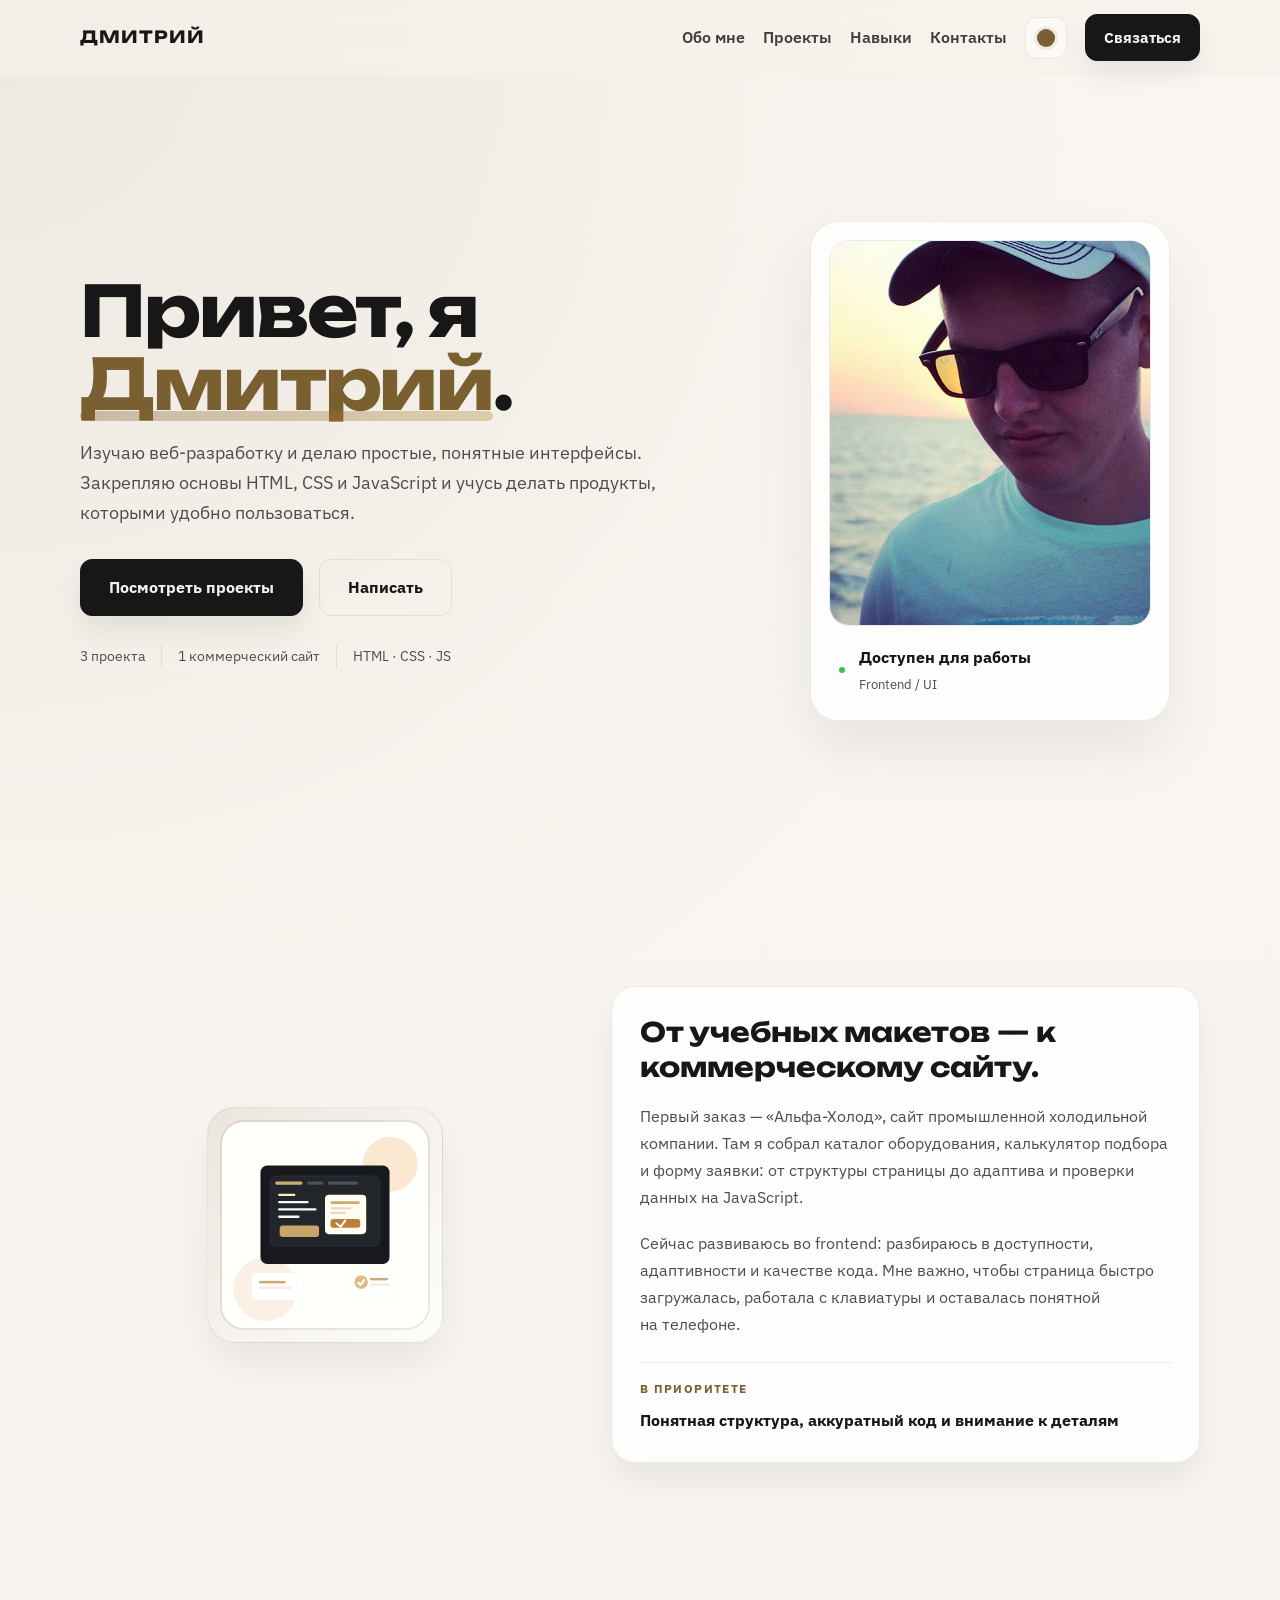
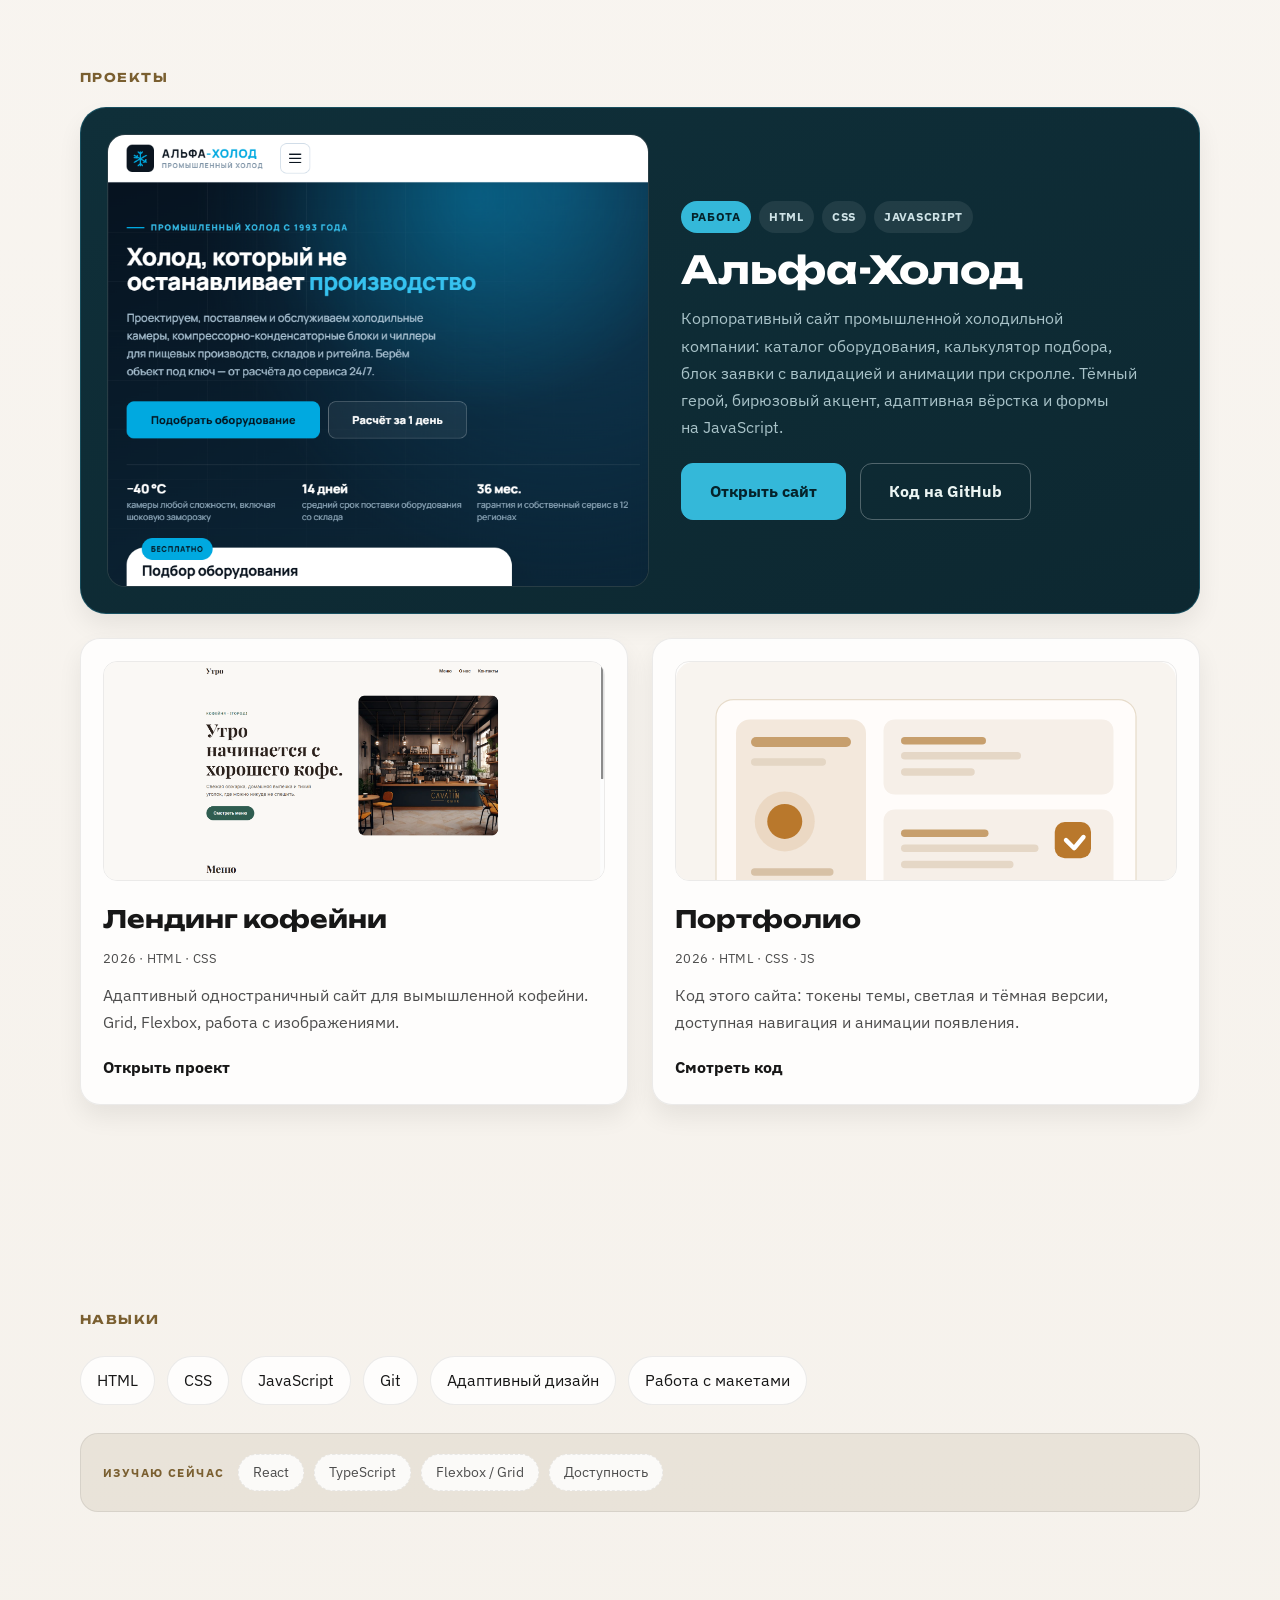
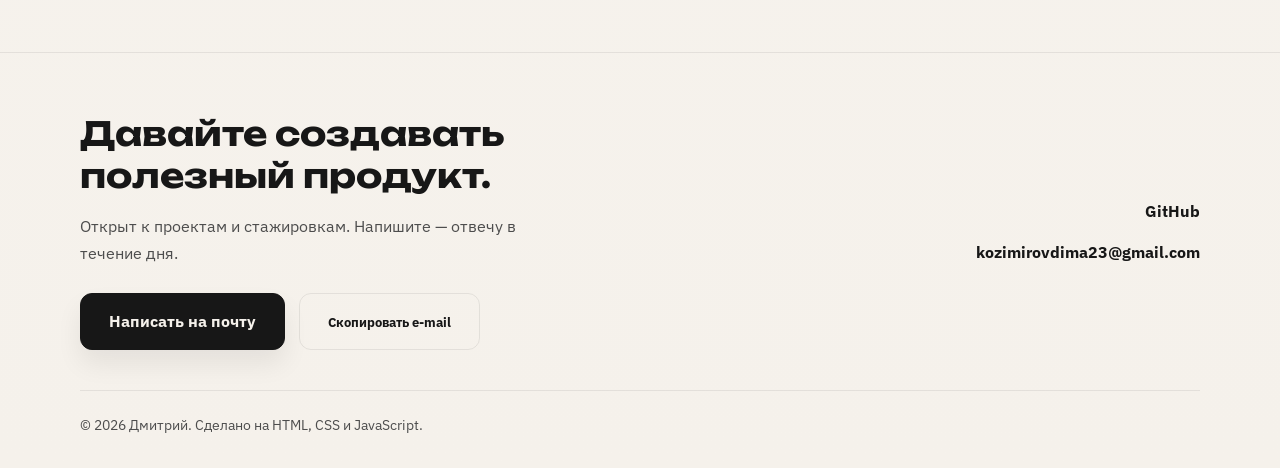
==== index.html @ 971f4aa1 "Portfolio: trust-first projects, industrial featured block, a11y fixes" ====
<!DOCTYPE html>
<html lang="ru">
  <head>
    <meta charset="UTF-8" />
    <meta name="viewport" content="width=device-width, initial-scale=1.0" />
    <title>Дмитрий | Портфолио</title>
    <meta
      name="description"
      content="Портфолио frontend-разработчика Дмитрия. Коммерческий сайт промышленной компании, лендинги и адаптивная вёрстка на HTML, CSS и JavaScript."
    />

    <!-- Open Graph для красивого превью при шаринге -->
    <meta property="og:type" content="website" />
    <meta property="og:title" content="Дмитрий | Портфолио" />
    <meta
      property="og:description"
      content="Frontend-разработчик. Коммерческий сайт промышленной компании, лендинги и адаптивная вёрстка."
    />
    <meta
      property="og:image"
      content="https://kozimirovdima.github.io/portfolio/images/ava.jpg"
    />
    <meta property="og:url" content="https://kozimirovdima.github.io/portfolio/" />
    <meta name="twitter:card" content="summary" />
    <meta name="theme-color" id="theme-color" content="#f5f1eb" />

    <!-- Тема и JS-гейт до отрисовки: без скрипта контент остаётся видимым -->
    <script>
      (function () {
        var root = document.documentElement;
        var stored = null;
        try {
          stored = localStorage.getItem('theme');
        } catch (e) {}
        var theme =
          stored ||
          (window.matchMedia('(prefers-color-scheme: dark)').matches
            ? 'dark'
            : 'light');
        root.setAttribute('data-theme', theme);
        root.classList.add('js');
      })();
    </script>

    <link rel="icon" type="image/svg+xml" href="favicon.svg" />
    <link rel="stylesheet" href="style.css" />
    <link rel="preconnect" href="https://fonts.googleapis.com" />
    <link rel="preconnect" href="https://fonts.gstatic.com" crossorigin />
    <link
      href="https://fonts.googleapis.com/css2?family=IBM+Plex+Sans:wght@400;500;600;700&family=Unbounded:wght@500;600;700&display=swap"
      rel="stylesheet"
    />
  </head>

  <body>
    <a class="skip-link" href="#main-content">Перейти к содержимому</a>

    <!-- полоса прогресса скролла -->
    <div class="scroll-progress" aria-hidden="true"><span></span></div>

    <header class="topbar-wrap">
      <nav class="topbar container" aria-label="Главное меню">
        <a href="#" class="brand">Дмитрий</a>

        <button
          class="menu-toggle"
          type="button"
          aria-expanded="false"
          aria-controls="site-menu"
          aria-label="Открыть меню"
        >
          <span></span>
          <span></span>
          <span></span>
        </button>

        <div class="nav-panel" id="site-menu">
          <div class="nav-links">
            <a href="#about">Обо мне</a>
            <a href="#projects">Проекты</a>
            <a href="#skills">Навыки</a>
            <a href="#contacts">Контакты</a>
          </div>

          <button
            class="theme-toggle"
            type="button"
            aria-label="Включить тёмную тему"
            aria-pressed="false"
            title="Светлая / тёмная тема"
          >
            <span class="theme-icon theme-icon--sun" aria-hidden="true"></span>
            <span class="theme-icon theme-icon--moon" aria-hidden="true"></span>
          </button>

          <a href="#contacts" class="btn btn-small">Связаться</a>
        </div>
      </nav>
    </header>

    <main id="main-content">
      <section class="hero">
        <div class="hero-content container">
          <div class="hero-shell">
            <div class="hero-copy">
              <h1>Привет, я <span class="accent-word">Дмитрий</span>.</h1>
              <p class="lead">
                Изучаю веб-разработку и делаю простые, понятные интерфейсы.
                Закрепляю основы HTML, CSS и JavaScript и учусь делать продукты,
                которыми удобно пользоваться.
              </p>
              <div class="hero-actions">
                <a href="#projects" class="btn">Посмотреть проекты</a>
                <a href="#contacts" class="btn btn-secondary">Написать</a>
              </div>
              <ul class="hero-proof" aria-label="Кратко о проектах">
                <li>3 проекта</li>
                <li>1 коммерческий сайт</li>
                <li>HTML · CSS · JS</li>
              </ul>
            </div>

            <div class="hero-visual" aria-label="Фото автора и карточка статуса">
              <div class="visual-card">
                <img src="images/ava.jpg" alt="Фото Дмитрия в профиль" />
                <div class="visual-meta">
                  <span class="status-dot"></span>
                  <div>
                    <strong>Доступен для работы</strong>
                    <small>Frontend / UI</small>
                  </div>
                </div>
              </div>
            </div>
          </div>
        </div>
      </section>

      <section id="about" class="section container">
        <div class="about-grid">
          <div class="about-photo-wrap reveal">
            <div class="avatar-frame">
              <img
                class="avatar"
                src="images/about-dev.svg"
                alt="Иллюстрация веб-разработки"
              />
            </div>
          </div>
          <div class="about-copy reveal">
            <h2>От учебных макетов — к коммерческому сайту.</h2>
            <p>
              Первый заказ — «Альфа-Холод», сайт промышленной холодильной
              компании. Там я собрал каталог оборудования, калькулятор подбора и
              форму заявки: от структуры страницы до адаптива и проверки данных
              на JavaScript.
            </p>
            <p>
              Сейчас развиваюсь во frontend: разбираюсь в доступности,
              адаптивности и качестве кода. Мне важно, чтобы страница быстро
              загружалась, работала с клавиатуры и оставалась понятной на
              телефоне.
            </p>
            <div class="mini-note">
              <span>В приоритете</span>
              <strong>Понятная структура, аккуратный код и внимание к деталям</strong>
            </div>
          </div>
        </div>
      </section>

      <section id="projects" class="section container">
        <h2 class="section-tag reveal">Проекты</h2>

        <!-- featured-проект -->
        <article class="card card-featured reveal">
          <div class="featured-media">
            <img
              src="images/project-alpa.png"
              alt="Скриншот сайта «Альфа-Холод»"
              loading="lazy"
            />
          </div>
          <div class="featured-body">
            <div class="featured-tags">
              <span class="badge badge-featured">Работа</span>
              <span class="badge">HTML</span>
              <span class="badge">CSS</span>
              <span class="badge">JavaScript</span>
            </div>
            <h3>Альфа-Холод</h3>
            <p>
              Корпоративный сайт промышленной холодильной компании: каталог
              оборудования, калькулятор подбора, блок заявки с валидацией и
              анимации при скролле. Тёмный герой, бирюзовый акцент, адаптивная
              вёрстка и формы на JavaScript.
            </p>
            <div class="featured-actions">
              <a
                href="https://kozimirovdima.github.io/alpa-holod/"
                target="_blank"
                rel="noreferrer"
                class="btn"
                aria-label="Открыть сайт «Альфа-Холод»"
                >Открыть сайт</a
              >
              <a
                href="https://github.com/kozimirovdima/alpa-holod"
                target="_blank"
                rel="noreferrer"
                class="btn btn-secondary"
                aria-label="Код «Альфа-Холод» на GitHub"
                >Код на GitHub</a
              >
            </div>
          </div>
        </article>

        <div class="projects-grid">
          <article class="card reveal">
            <img
              class="project-image"
              src="images/project-cafe.png"
              alt="Скриншот лендинга кофейни «Утро»"
              loading="lazy"
            />
            <h3>Лендинг кофейни</h3>
            <p class="card-meta">2026 · HTML · CSS</p>
            <p>
              Адаптивный одностраничный сайт для вымышленной кофейни. Grid,
              Flexbox, работа с изображениями.
            </p>
            <a
              href="https://kozimirovdima.github.io/portfolio-coffe/"
              target="_blank"
              rel="noreferrer"
              aria-label="Открыть проект «Лендинг кофейни»"
              >Открыть проект</a
            >
          </article>

          <article class="card reveal">
            <img
              class="project-image"
              src="images/project-portfolio.svg"
              alt="Иллюстрация портфолио сайта"
              loading="lazy"
            />
            <h3>Портфолио</h3>
            <p class="card-meta">2026 · HTML · CSS · JS</p>
            <p>
              Код этого сайта: токены темы, светлая и тёмная версии, доступная
              навигация и анимации появления.
            </p>
            <a
              href="https://github.com/kozimirovdima/portfolio"
              target="_blank"
              rel="noreferrer"
              aria-label="Смотреть код этого портфолио на GitHub"
              >Смотреть код</a
            >
          </article>
        </div>
      </section>

      <section id="skills" class="section container">
        <h2 class="section-tag reveal">Навыки</h2>
        <div class="skills reveal">
          <span>HTML</span>
          <span>CSS</span>
          <span>JavaScript</span>
          <span>Git</span>
          <span>Адаптивный дизайн</span>
          <span>Работа с макетами</span>
        </div>
        <div class="learning reveal">
          <span class="learning-label">Изучаю сейчас</span>
          <div class="learning-tags">
            <span>React</span>
            <span>TypeScript</span>
            <span>Flexbox / Grid</span>
            <span>Доступность</span>
          </div>
        </div>
      </section>
    </main>

    <footer id="contacts" class="footer">
      <div class="container footer-inner">
        <div class="footer-copy reveal">
          <h2>Давайте создавать полезный продукт.</h2>
          <p class="footer-sub">
            Открыт к проектам и стажировкам. Напишите — отвечу в течение дня.
          </p>
          <div class="footer-actions">
            <a href="mailto:kozimirovdima23@gmail.com" class="btn">Написать на почту</a>
            <button class="btn btn-secondary copy-email" type="button">
              Скопировать e-mail
            </button>
          </div>
        </div>

        <div class="contact-links reveal">
          <a href="https://github.com/kozimirovdima" target="_blank" rel="noreferrer"
            >GitHub</a
          >
          <a href="mailto:kozimirovdima23@gmail.com">kozimirovdima23@gmail.com</a>
        </div>
      </div>
      <div class="container footer-bottom">
        <span>© 2026 Дмитрий. Сделано на HTML, CSS и JavaScript.</span>
      </div>
    </footer>

    <span class="sr-only" id="copy-status" role="status" aria-live="polite"></span>

    <script>
      // --- Мобильное меню ---
      const menuToggle = document.querySelector('.menu-toggle');
      const navPanel = document.querySelector('.nav-panel');

      if (menuToggle && navPanel) {
        const setMenu = (open) => {
          navPanel.classList.toggle('is-open', open);
          menuToggle.setAttribute('aria-expanded', String(open));
          menuToggle.setAttribute(
            'aria-label',
            open ? 'Закрыть меню' : 'Открыть меню'
          );
        };

        menuToggle.addEventListener('click', () => {
          setMenu(!navPanel.classList.contains('is-open'));
        });

        navPanel.querySelectorAll('a').forEach((link) => {
          link.addEventListener('click', () => setMenu(false));
        });

        document.addEventListener('keydown', (event) => {
          if (event.key === 'Escape' && navPanel.classList.contains('is-open')) {
            setMenu(false);
            menuToggle.focus();
          }
        });

        document.addEventListener('click', (event) => {
          if (
            navPanel.classList.contains('is-open') &&
            !navPanel.contains(event.target) &&
            !menuToggle.contains(event.target)
          ) {
            setMenu(false);
          }
        });

        window.addEventListener('resize', () => {
          if (window.innerWidth > 760) setMenu(false);
        });
      }

      // --- Прогресс скролла + тень шапки ---
      const progress = document.querySelector('.scroll-progress span');
      const topbar = document.querySelector('.topbar-wrap');

      const onScroll = () => {
        const h = document.documentElement;
        const max = h.scrollHeight - h.clientHeight;
        if (progress) {
          progress.style.transform = `scaleX(${max > 0 ? h.scrollTop / max : 0})`;
        }
        if (topbar) topbar.classList.toggle('scrolled', h.scrollTop > 8);
      };
      document.addEventListener('scroll', onScroll, { passive: true });
      onScroll();

      // --- Плавное появление секций ---
      const reduceMotion = window.matchMedia('(prefers-reduced-motion: reduce)').matches;
      const revealItems = document.querySelectorAll('.reveal');

      if (reduceMotion || !('IntersectionObserver' in window)) {
        revealItems.forEach((el) => el.classList.add('is-visible'));
      } else {
        const io = new IntersectionObserver(
          (entries) => {
            entries.forEach((entry) => {
              if (entry.isIntersecting) {
                entry.target.classList.add('is-visible');
                io.unobserve(entry.target);
              }
            });
          },
          { threshold: 0.12 }
        );
        revealItems.forEach((el) => io.observe(el));
      }

      // --- Светлая / тёмная тема ---
      const themeToggle = document.querySelector('.theme-toggle');
      const root = document.documentElement;
      const themeColor = document.getElementById('theme-color');

      const applyTheme = (theme) => {
        root.setAttribute('data-theme', theme);
        const dark = theme === 'dark';
        if (themeToggle) {
          themeToggle.setAttribute('aria-pressed', String(dark));
          themeToggle.setAttribute(
            'aria-label',
            dark ? 'Включить светлую тему' : 'Включить тёмную тему'
          );
        }
        if (themeColor) themeColor.setAttribute('content', dark ? '#14110d' : '#f5f1eb');
      };

      applyTheme(root.getAttribute('data-theme') || 'light');

      if (themeToggle) {
        themeToggle.addEventListener('click', () => {
          const next = root.getAttribute('data-theme') === 'dark' ? 'light' : 'dark';
          applyTheme(next);
          try {
            localStorage.setItem('theme', next);
          } catch (e) {}
        });
      }

      // --- Копирование e-mail ---
      const copyBtn = document.querySelector('.copy-email');
      const copyStatus = document.getElementById('copy-status');

      if (copyBtn) {
        copyBtn.addEventListener('click', async () => {
          const email = 'kozimirovdima23@gmail.com';
          try {
            await navigator.clipboard.writeText(email);
            const original = copyBtn.textContent;
            copyBtn.textContent = 'Скопировано!';
            if (copyStatus) copyStatus.textContent = 'Адрес скопирован в буфер обмена';
            setTimeout(() => {
              copyBtn.textContent = original;
            }, 1600);
          } catch (e) {
            window.location.href = 'mailto:' + email;
            if (copyStatus) copyStatus.textContent = 'Не удалось скопировать, открываю почту';
          }
        });
      }
    </script>
  </body>
</html>
---- style.css ----
:root {
  --bg: #f5f1eb;
  --bg-soft: #faf7f3;
  --surface: rgba(255, 255, 255, 0.82);
  --surface-strong: #fffdfb;
  --text: #171717;
  --muted: #4d4d4d;
  --accent: #7a5f30;
  --accent-bright: #b08a3e;
  --accent-contrast: #ffffff;
  --accent-soft: rgba(122, 95, 48, 0.1);
  --line: rgba(23, 23, 23, 0.08);
  --shadow: rgba(17, 17, 17, 0.07);
  --topbar-bg: rgba(245, 241, 235, 0.72);

  --feature-bg: #0d2831;
  --feature-text: #eaf4f2;
  --feature-muted: #a9c3c9;
  --feature-accent: #34b8d9;
}

[data-theme='dark'] {
  --bg: #14110d;
  --bg-soft: #1b1713;
  --surface: rgba(38, 33, 27, 0.7);
  --surface-strong: #221d18;
  --text: #f3efe8;
  --muted: #b3aa9c;
  --accent: #d3ab5c;
  --accent-bright: #e7c67f;
  --accent-contrast: #14110d;
  --accent-soft: rgba(211, 171, 92, 0.12);
  --line: rgba(243, 239, 232, 0.1);
  --shadow: rgba(0, 0, 0, 0.4);
  --topbar-bg: rgba(20, 17, 13, 0.72);
}

* {
  box-sizing: border-box;
  margin: 0;
}

html {
  scroll-behavior: smooth;
}

body {
  font-family: 'IBM Plex Sans', Arial, sans-serif;
  background:
    radial-gradient(circle at top left, var(--accent-soft), transparent 30%),
    linear-gradient(180deg, var(--bg-soft) 0%, var(--bg) 100%);
  color: var(--text);
  line-height: 1.7;
  transition: background 0.4s ease, color 0.4s ease;
}

img {
  max-width: 100%;
  display: block;
}

p {
  text-wrap: pretty;
}

.container {
  width: min(1120px, calc(100% - 40px));
  margin: 0 auto;
}

h1,
h2,
h3,
.brand {
  font-family: 'Unbounded', 'IBM Plex Sans', Arial, sans-serif;
  text-wrap: balance;
}

.skip-link {
  position: absolute;
  left: 16px;
  top: -60px;
  z-index: 300;
  padding: 10px 16px;
  border-radius: 8px;
  background: var(--text);
  color: var(--bg);
  font-weight: 700;
  text-decoration: none;
  transition: top 0.2s ease;
}

.skip-link:focus {
  top: 12px;
}

.sr-only {
  position: absolute;
  width: 1px;
  height: 1px;
  padding: 0;
  margin: -1px;
  overflow: hidden;
  clip: rect(0 0 0 0);
  white-space: nowrap;
  border: 0;
}

/* --- Прогресс скролла --- */
.scroll-progress {
  position: fixed;
  top: 0;
  left: 0;
  right: 0;
  height: 3px;
  z-index: 200;
  background: transparent;
}

.scroll-progress span {
  display: block;
  height: 100%;
  transform: scaleX(0);
  transform-origin: left;
  background: linear-gradient(90deg, var(--accent), var(--accent-bright));
  transition: transform 0.1s linear;
}

/* --- Шапка --- */
.topbar-wrap {
  position: sticky;
  top: 0;
  z-index: 100;
  background: var(--topbar-bg);
  backdrop-filter: blur(14px);
  -webkit-backdrop-filter: blur(14px);
  border-bottom: 1px solid transparent;
  transition: background 0.4s ease, border-color 0.3s ease;
}

.topbar-wrap.scrolled {
  border-bottom-color: var(--line);
}

.topbar {
  display: flex;
  align-items: center;
  justify-content: space-between;
  gap: 20px;
  padding: 14px 0;
}

.brand {
  color: var(--text);
  text-decoration: none;
  font-size: 1.05rem;
  font-weight: 700;
  letter-spacing: 0.06em;
  text-transform: uppercase;
}

.nav-panel {
  display: flex;
  align-items: center;
  gap: 18px;
  margin-left: auto;
}

.nav-links {
  display: flex;
  align-items: center;
  gap: 18px;
}

.nav-links a {
  color: var(--text);
  text-decoration: none;
  font-weight: 600;
  opacity: 0.82;
  transition: color 0.2s ease, opacity 0.2s ease;
}

.nav-links a:hover,
.nav-links a:focus-visible {
  color: var(--accent);
  opacity: 1;
}

/* --- Переключатель темы --- */
.theme-toggle {
  position: relative;
  width: 42px;
  height: 42px;
  border: 1px solid var(--line);
  border-radius: 12px;
  background: rgba(255, 255, 255, 0.6);
  cursor: pointer;
  transition: background 0.25s ease, border-color 0.25s ease;
}

[data-theme='dark'] .theme-toggle {
  background: rgba(255, 255, 255, 0.06);
}

.theme-toggle:hover {
  border-color: var(--accent);
}

.theme-icon {
  position: absolute;
  inset: 0;
  margin: auto;
  width: 18px;
  height: 18px;
  transition: opacity 0.25s ease, transform 0.25s ease;
}

.theme-icon--sun {
  background: var(--accent);
  border-radius: 50%;
  box-shadow: 0 0 0 3px var(--accent-soft);
}

.theme-icon--moon {
  opacity: 0;
  transform: rotate(-40deg) scale(0.6);
  background: transparent;
  box-shadow: inset -5px 3px 0 0 var(--accent);
  border-radius: 50%;
}

[data-theme='dark'] .theme-icon--sun {
  opacity: 0;
  transform: scale(0.6);
}

[data-theme='dark'] .theme-icon--moon {
  opacity: 1;
  transform: rotate(0) scale(1);
}

/* --- Гамбургер --- */
.menu-toggle {
  display: none;
  width: 46px;
  height: 46px;
  border: 1px solid var(--line);
  border-radius: 12px;
  background: rgba(255, 255, 255, 0.7);
  cursor: pointer;
  padding: 10px 11px;
  align-items: center;
  justify-content: center;
  flex-direction: column;
  gap: 5px;
}

[data-theme='dark'] .menu-toggle {
  background: rgba(255, 255, 255, 0.06);
}

.menu-toggle span {
  display: block;
  width: 100%;
  height: 2px;
  background: var(--text);
  border-radius: 999px;
  transition: transform 0.22s ease, opacity 0.22s ease;
}

.menu-toggle[aria-expanded='true'] span:nth-child(1) {
  transform: translateY(7px) rotate(45deg);
}

.menu-toggle[aria-expanded='true'] span:nth-child(2) {
  opacity: 0;
}

.menu-toggle[aria-expanded='true'] span:nth-child(3) {
  transform: translateY(-7px) rotate(-45deg);
}

/* --- Hero --- */
.hero {
  position: relative;
  overflow: hidden;
}

.hero-content {
  min-height: calc(100vh - 90px);
  display: flex;
  justify-content: center;
  align-items: center;
  padding: 40px 0 60px;
}

.hero-shell {
  width: 100%;
  display: grid;
  grid-template-columns: 1.22fr 0.78fr;
  gap: 42px;
  align-items: center;
}

.hero-copy {
  max-width: 620px;
}

.section-tag {
  display: inline-block;
  margin-bottom: 18px;
  color: var(--accent);
  font-size: 0.76rem;
  font-weight: 700;
  letter-spacing: 0.12em;
  text-transform: uppercase;
}

.hero h1 {
  max-width: 620px;
  font-size: clamp(2.7rem, 5.5vw, 4.7rem);
  line-height: 1.04;
  margin-bottom: 18px;
  letter-spacing: -0.03em;
}

.accent-word {
  position: relative;
  color: var(--accent);
  white-space: nowrap;
}

.accent-word::after {
  content: '';
  position: absolute;
  left: 0;
  right: 0;
  bottom: 0.08em;
  height: 0.14em;
  border-radius: 999px;
  background: linear-gradient(90deg, var(--accent), var(--accent-bright));
  opacity: 0.35;
  transform-origin: left;
  animation: underline 1s 0.3s ease both;
}

@keyframes underline {
  from {
    transform: scaleX(0);
  }
  to {
    transform: scaleX(1);
  }
}

.lead {
  max-width: 620px;
  color: var(--muted);
  font-size: 1.11rem;
  margin-bottom: 30px;
}

.hero-actions {
  display: flex;
  flex-wrap: wrap;
  gap: 16px;
}

.hero-proof {
  list-style: none;
  display: flex;
  flex-wrap: wrap;
  margin: 28px 0 0;
  padding: 0;
  color: var(--muted);
  font-size: 0.9rem;
}

.hero-proof li {
  padding: 0 16px;
}

.hero-proof li:first-child {
  padding-left: 0;
}

.hero-proof li + li {
  border-left: 1px solid var(--line);
}

.hero-visual {
  display: flex;
  justify-content: center;
}

.visual-card {
  position: relative;
  width: min(100%, 360px);
  background: var(--surface);
  border: 1px solid var(--line);
  border-radius: 28px;
  padding: 18px;
  box-shadow: 0 30px 60px var(--shadow);
}

.visual-card img {
  width: 100%;
  aspect-ratio: 4 / 4.8;
  object-fit: cover;
  border-radius: 20px;
  border: 1px solid var(--line);
}

.visual-meta {
  display: flex;
  align-items: center;
  gap: 12px;
  padding: 18px 8px 6px;
}

.status-dot {
  display: inline-block;
  width: 10px;
  height: 10px;
  border-radius: 50%;
  background: #3abf5c;
  border: 2px solid var(--surface-strong);
}

.visual-meta strong,
.visual-meta small {
  display: block;
}

.visual-meta small {
  color: var(--muted);
  margin-top: 2px;
}

/* --- Кнопки --- */
.btn {
  display: inline-flex;
  align-items: center;
  justify-content: center;
  padding: 14px 28px;
  background: var(--text);
  color: var(--bg);
  border: 1px solid var(--text);
  border-radius: 12px;
  text-decoration: none;
  font-weight: 700;
  font-family: inherit;
  cursor: pointer;
  transition: background-color 0.25s ease, color 0.25s ease, transform 0.25s ease,
    box-shadow 0.25s ease;
  box-shadow: 0 14px 26px var(--shadow);
}

.btn:hover {
  background: var(--accent);
  border-color: var(--accent);
  color: var(--accent-contrast);
  transform: translateY(-2px);
  box-shadow: 0 18px 30px var(--shadow);
}

.btn:active {
  transform: translateY(0);
}

.btn:focus-visible,
.brand:focus-visible,
.card a:focus-visible,
.contact-links a:focus-visible,
.theme-toggle:focus-visible,
.menu-toggle:focus-visible,
a:focus-visible {
  outline: 2px solid var(--accent);
  outline-offset: 3px;
}

.btn-small {
  padding: 10px 18px;
  font-size: 0.92rem;
}

.btn-secondary {
  background: transparent;
  color: var(--text);
  border: 1px solid var(--line);
  box-shadow: none;
}

.btn-secondary:hover {
  background: var(--surface);
  color: var(--text);
  border-color: var(--accent);
}

/* --- Секции --- */
.section {
  padding: 100px 0;
  scroll-margin-top: 90px;
}

.footer {
  scroll-margin-top: 90px;
}

.about-grid,
.footer-inner {
  display: grid;
  grid-template-columns: 1fr 1.2fr;
  gap: 40px;
  align-items: center;
}

.about-photo-wrap {
  display: flex;
  justify-content: center;
  align-items: center;
}

.avatar-frame {
  position: relative;
  display: inline-flex;
  align-items: center;
  justify-content: center;
  padding: 12px;
  border-radius: 28px;
  background: linear-gradient(135deg, var(--accent-soft), var(--surface));
  border: 1px solid var(--line);
  box-shadow: 0 18px 40px var(--shadow);
}

.avatar {
  width: 210px;
  height: 210px;
  border-radius: 24px;
  object-fit: cover;
  object-position: center top;
  border: 2px solid var(--line);
  filter: saturate(0.82) contrast(1.08) brightness(1.04);
}

.about-copy {
  background: var(--surface);
  border: 1px solid var(--line);
  border-radius: 24px;
  padding: 28px;
  box-shadow: 0 16px 32px var(--shadow);
}

.about-grid h2 {
  font-size: clamp(1.5rem, 2.1vw, 2.05rem);
  line-height: 1.3;
  margin-bottom: 18px;
}

.footer-inner h2 {
  font-size: clamp(1.7rem, 2.6vw, 2.6rem);
  line-height: 1.25;
}

.about-grid p,
.card p,
.footer-sub {
  color: var(--muted);
}

.about-grid p + p {
  margin-top: 18px;
}

.mini-note {
  margin-top: 24px;
  padding-top: 16px;
  border-top: 1px solid var(--line);
}

.mini-note span {
  display: block;
  color: var(--accent);
  font-size: 0.72rem;
  font-weight: 700;
  letter-spacing: 0.12em;
  text-transform: uppercase;
  margin-bottom: 8px;
}

/* --- Проекты --- */
.projects-grid {
  display: grid;
  grid-template-columns: repeat(2, minmax(0, 1fr));
  gap: 24px;
  margin-top: 24px;
}

.card {
  display: flex;
  flex-direction: column;
  height: 100%;
  background: var(--surface);
  border: 1px solid var(--line);
  border-radius: 20px;
  padding: 22px;
  transition: transform 0.25s ease, border-color 0.25s ease, box-shadow 0.25s ease;
  box-shadow: 0 12px 24px var(--shadow);
}

.card:hover {
  transform: translateY(-4px);
  border-color: var(--accent);
  box-shadow: 0 18px 32px var(--shadow);
}

/* вся простая карточка кликабельна */
.card:not(.card-featured) {
  position: relative;
}

.card:not(.card-featured) > a::after {
  content: '';
  position: absolute;
  inset: 0;
  border-radius: 20px;
}

/* featured-карточка: индустриальный тёмный блок */
.card-featured {
  display: grid;
  grid-template-columns: 1.1fr 1fr;
  gap: 32px;
  align-items: center;
  padding: 26px;
  border-radius: 26px;
  background: linear-gradient(160deg, #0f2f39, var(--feature-bg));
  color: var(--feature-text);
  border-color: rgba(52, 184, 217, 0.25);
}

.card-featured:hover {
  transform: translateY(-4px);
  border-color: rgba(52, 184, 217, 0.5);
}

.featured-media {
  overflow: hidden;
  border-radius: 18px;
  background: #0a222b;
  border: 1px solid rgba(255, 255, 255, 0.12);
}

.featured-media img {
  width: 100%;
  height: 100%;
  min-height: 280px;
  object-fit: contain;
  object-position: top;
  transition: transform 0.5s ease;
}

.card-featured:hover .featured-media img {
  transform: scale(1.04);
}

.featured-tags {
  display: flex;
  flex-wrap: wrap;
  gap: 8px;
  margin-bottom: 16px;
}

.card-featured .featured-body h3 {
  font-size: clamp(1.8rem, 3vw, 2.6rem);
  margin-bottom: 14px;
  line-height: 1.1;
  color: #ffffff;
}

.featured-body p {
  color: var(--feature-muted);
  margin-bottom: 22px;
  max-width: 46ch;
}

.card-featured .badge {
  background: rgba(255, 255, 255, 0.08);
  color: #cfe3e7;
}

.card-featured .badge-featured {
  background: var(--feature-accent);
  color: #05222a;
}

.featured-actions {
  display: flex;
  flex-wrap: wrap;
  gap: 14px;
}

.card-featured .btn {
  background: var(--feature-accent);
  border-color: var(--feature-accent);
  color: #05222a;
  box-shadow: none;
}

.card-featured .btn:hover {
  background: #ffffff;
  border-color: #ffffff;
  color: #05222a;
}

.card-featured .btn-secondary {
  background: transparent;
  color: var(--feature-text);
  border-color: rgba(255, 255, 255, 0.28);
}

.card-featured .btn-secondary:hover {
  background: rgba(255, 255, 255, 0.08);
  color: #ffffff;
  border-color: #ffffff;
}

.project-image {
  width: 100%;
  height: 220px;
  object-fit: cover;
  object-position: top;
  border-radius: 14px;
  margin-bottom: 18px;
  display: block;
  border: 1px solid var(--line);
  transition: transform 0.4s ease;
}

.card:not(.card-featured):hover .project-image {
  transform: scale(1.03);
}

.badge {
  display: inline-block;
  align-self: flex-start;
  margin-bottom: 18px;
  padding: 6px 10px;
  border-radius: 999px;
  background: var(--accent-soft);
  color: var(--accent);
  font-size: 0.75rem;
  font-weight: 700;
  letter-spacing: 0.06em;
  text-transform: uppercase;
}

.badge-featured {
  background: var(--accent);
  color: var(--accent-contrast);
}

.featured-tags .badge {
  margin-bottom: 0;
}

.card h3 {
  margin-bottom: 8px;
  font-size: 1.5rem;
  color: var(--text);
}

.card-meta {
  margin-bottom: 12px;
  color: var(--muted);
  font-size: 0.8rem;
  letter-spacing: 0.02em;
}

.card > a {
  display: inline-block;
  margin-top: auto;
  padding-top: 18px;
  color: var(--text);
  font-weight: 700;
  text-decoration: none;
  transition: color 0.2s ease;
}

.card > a:hover {
  color: var(--accent);
}

/* --- Навыки --- */
.skills {
  display: flex;
  flex-wrap: wrap;
  gap: 12px;
  margin-top: 8px;
}

.skills span {
  padding: 10px 16px;
  border: 1px solid var(--line);
  border-radius: 999px;
  background: var(--surface);
  color: var(--text);
}

.learning {
  margin-top: 28px;
  padding: 20px 22px;
  border-radius: 18px;
  background: var(--accent-soft);
  border: 1px solid var(--line);
  display: flex;
  flex-wrap: wrap;
  align-items: center;
  gap: 14px;
}

.learning-label {
  color: var(--accent);
  font-size: 0.74rem;
  font-weight: 700;
  letter-spacing: 0.12em;
  text-transform: uppercase;
}

.learning-tags {
  display: flex;
  flex-wrap: wrap;
  gap: 10px;
}

.learning-tags span {
  padding: 6px 14px;
  border-radius: 999px;
  background: var(--surface);
  border: 1px dashed var(--line);
  color: var(--muted);
  font-size: 0.85rem;
}

/* --- Футер --- */
.footer {
  padding: 60px 0 30px;
  border-top: 1px solid var(--line);
  margin-top: 40px;
}

.footer-inner {
  align-items: center;
}

.footer-sub {
  margin-top: 16px;
  max-width: 46ch;
}

.footer-actions {
  display: flex;
  flex-wrap: wrap;
  gap: 14px;
  margin-top: 26px;
}

.contact-links {
  display: flex;
  flex-direction: column;
  gap: 14px;
  align-items: flex-end;
}

.contact-links a {
  color: var(--text);
  text-decoration: none;
  font-weight: 700;
  transition: color 0.2s ease;
}

.contact-links a:hover {
  color: var(--accent);
}

.footer-bottom {
  margin-top: 40px;
  padding-top: 20px;
  border-top: 1px solid var(--line);
}

.footer-bottom span {
  color: var(--muted);
  font-size: 0.85rem;
}

/* --- Появление при скролле (только при работающем JS) --- */
.js .reveal {
  opacity: 0;
  transform: translateY(24px);
  transition: opacity 0.6s ease, transform 0.6s ease;
}

.js .reveal.is-visible {
  opacity: 1;
  transform: none;
}

@media (prefers-reduced-motion: reduce) {
  * {
    animation: none !important;
    transition: none !important;
  }
  .js .reveal {
    opacity: 1;
    transform: none;
  }
}

/* --- Адаптив --- */
@media (max-width: 900px) {
  .card-featured {
    grid-template-columns: 1fr;
  }
  .featured-media img {
    min-height: 220px;
  }
  .about-grid,
  .footer-inner {
    grid-template-columns: 1fr;
  }
  .contact-links {
    align-items: flex-start;
  }
}

@media (max-width: 760px) {
  .hero-shell,
  .projects-grid {
    grid-template-columns: 1fr;
  }

  .hero-content {
    min-height: auto;
    padding: 40px 0;
  }

  .hero-shell {
    gap: 26px;
  }

  .hero-proof {
    gap: 8px 20px;
    font-size: 0.85rem;
  }

  .hero-proof li {
    padding: 0;
  }

  .hero-proof li + li {
    border-left: 0;
  }

  .menu-toggle {
    display: inline-flex;
  }

  .nav-panel {
    position: fixed;
    top: 72px;
    left: 20px;
    right: 20px;
    z-index: 60;
    display: flex;
    flex-direction: column;
    align-items: stretch;
    gap: 14px;
    padding: 18px 16px;
    background: var(--surface-strong);
    border: 1px solid var(--line);
    border-radius: 18px;
    box-shadow: 0 18px 32px var(--shadow);
    opacity: 0;
    visibility: hidden;
    transform: translateY(-10px);
    transition: opacity 0.2s ease, transform 0.2s ease, visibility 0.2s ease;
    pointer-events: none;
    margin-left: 0;
  }

  .nav-panel.is-open {
    opacity: 1;
    visibility: visible;
    transform: translateY(0);
    pointer-events: auto;
  }

  .nav-links {
    display: flex;
    flex-direction: column;
    align-items: flex-start;
    gap: 10px;
  }

  .topbar .btn-small {
    width: 100%;
    justify-content: center;
  }

  .contact-links {
    align-items: flex-start;
  }

  .section {
    padding: 70px 0;
  }
}
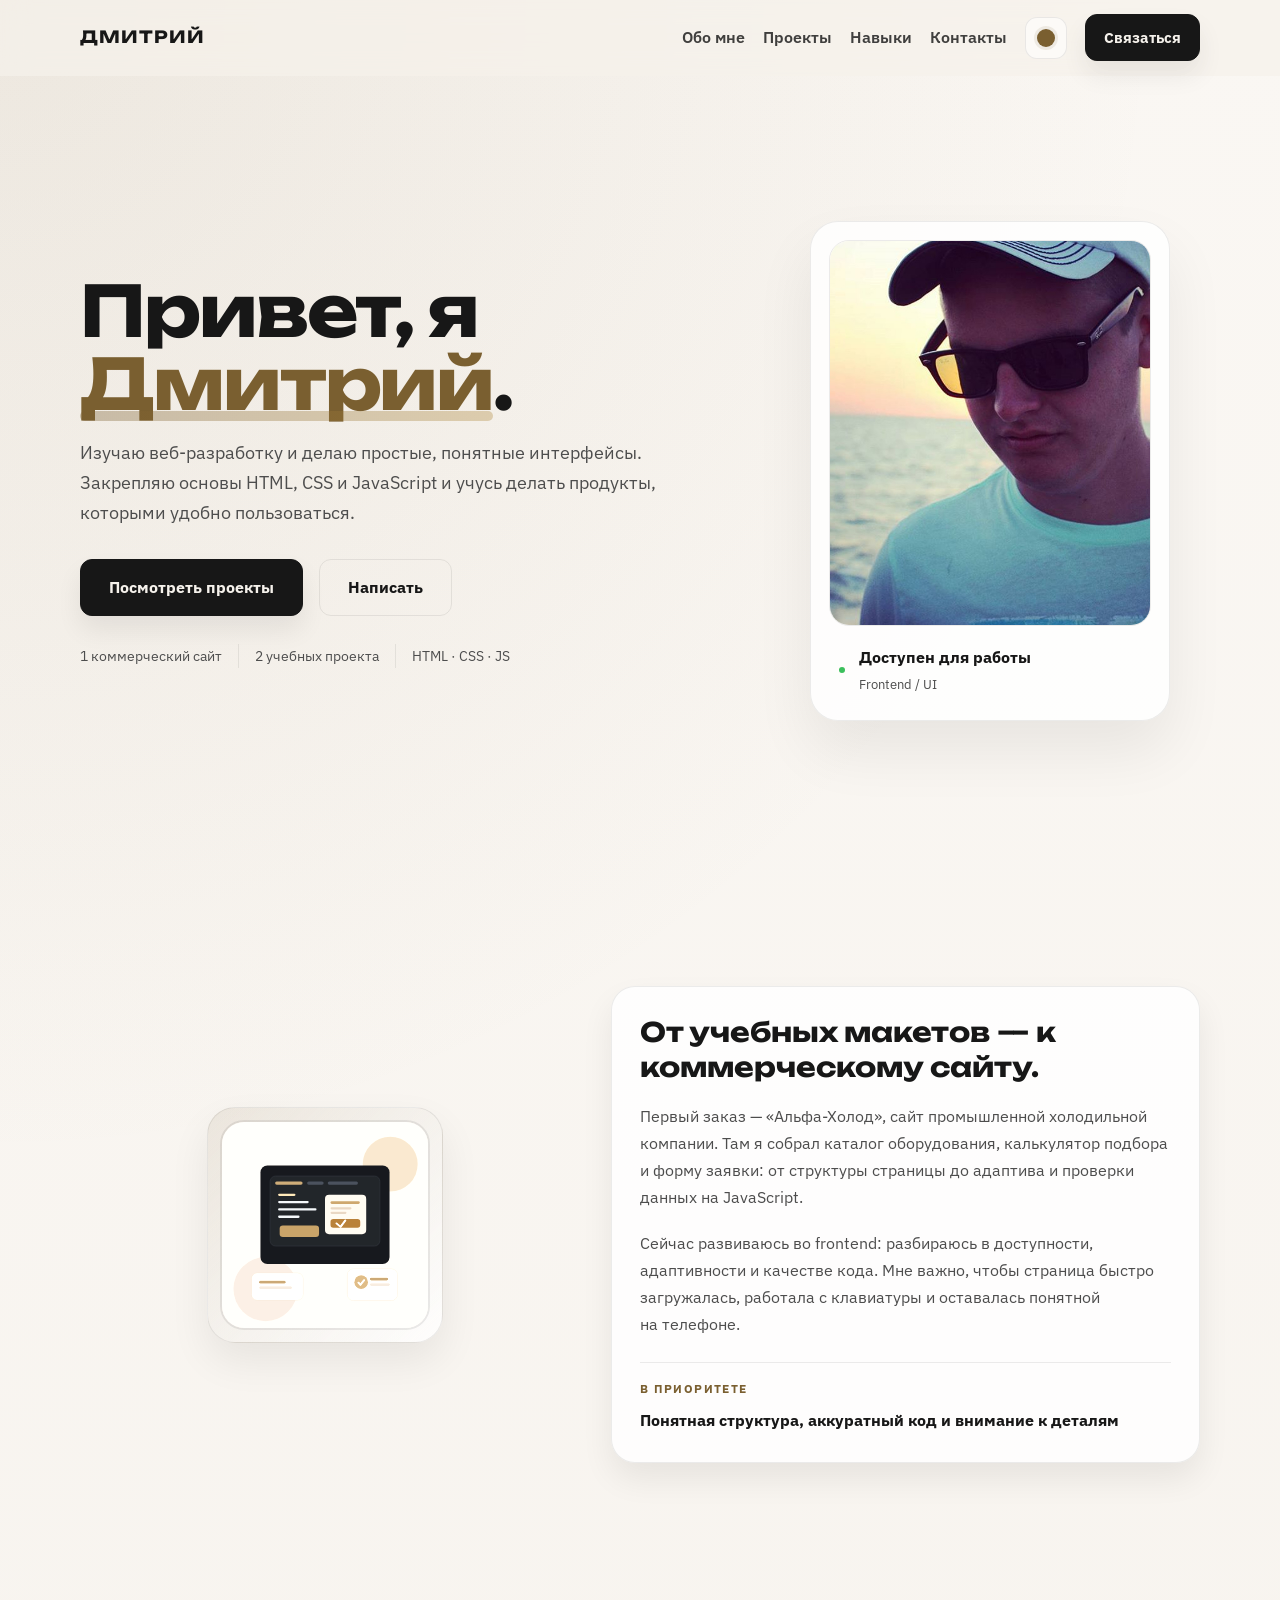
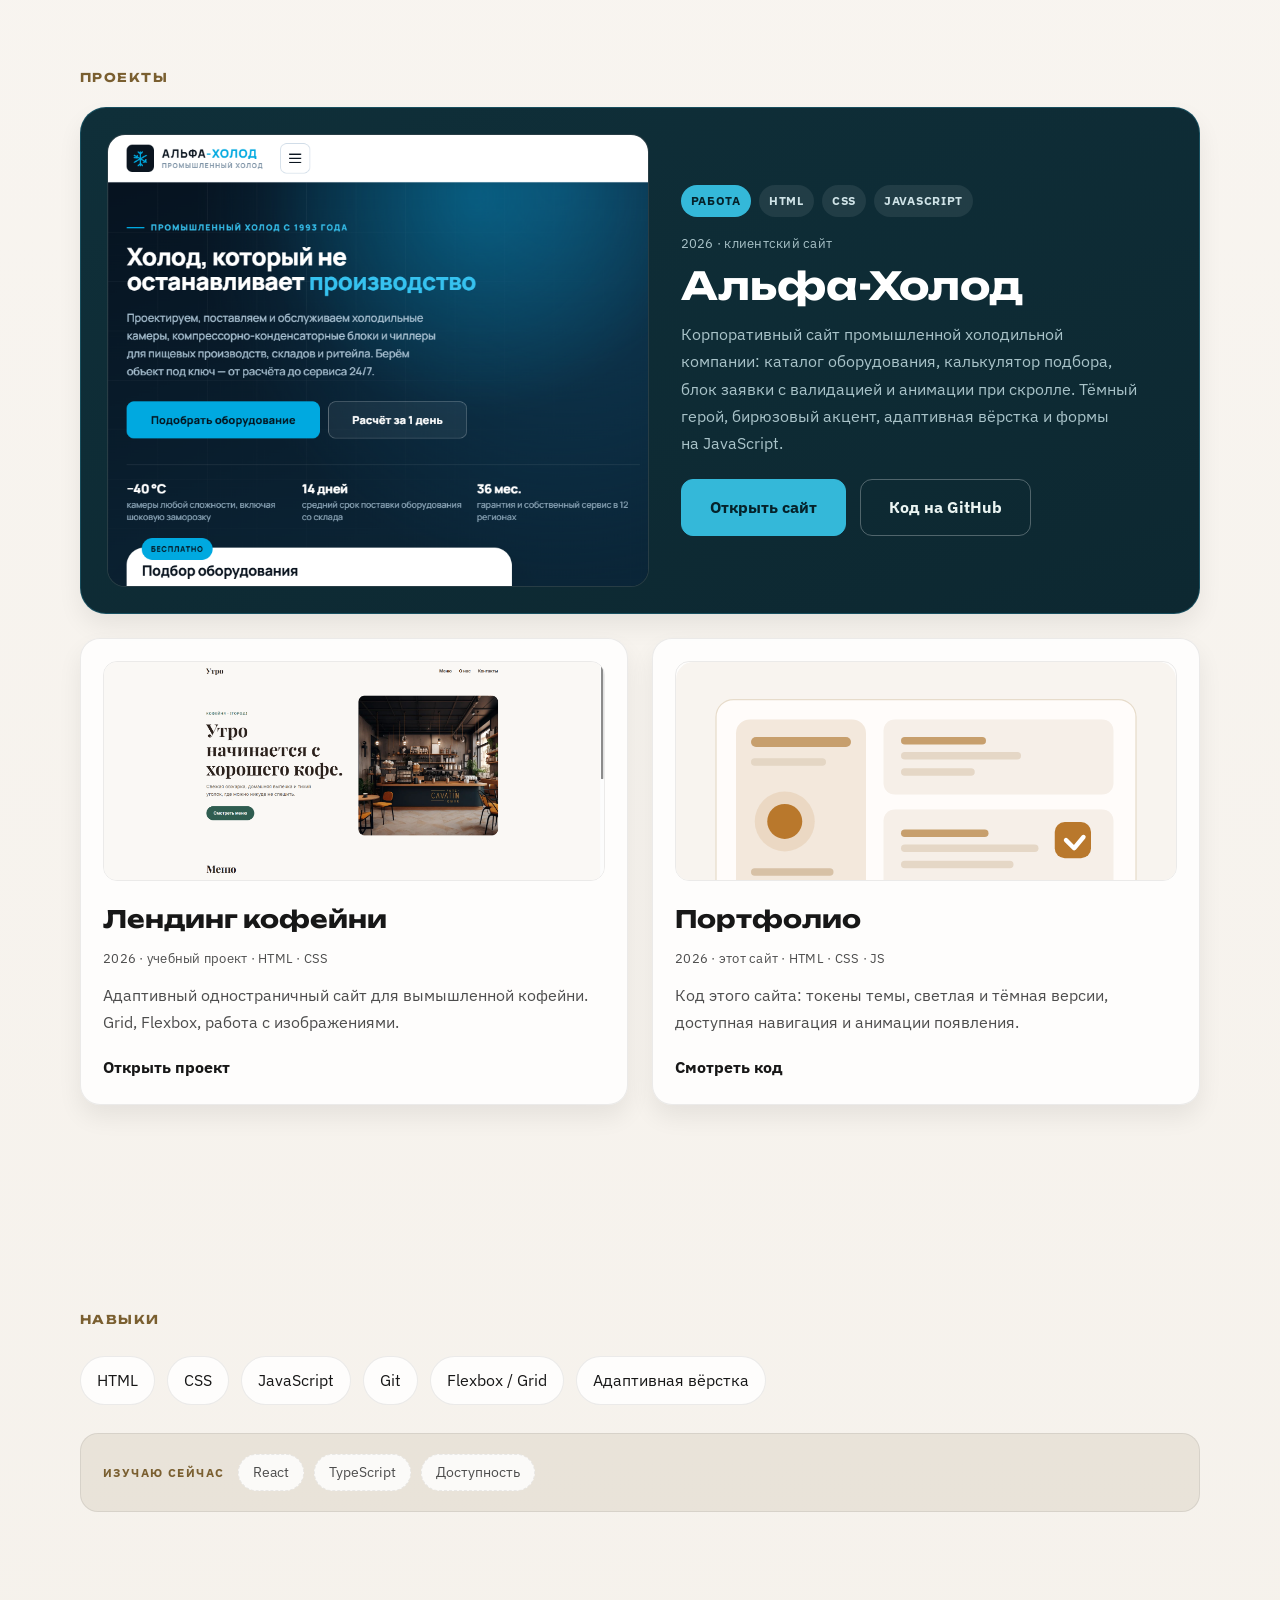
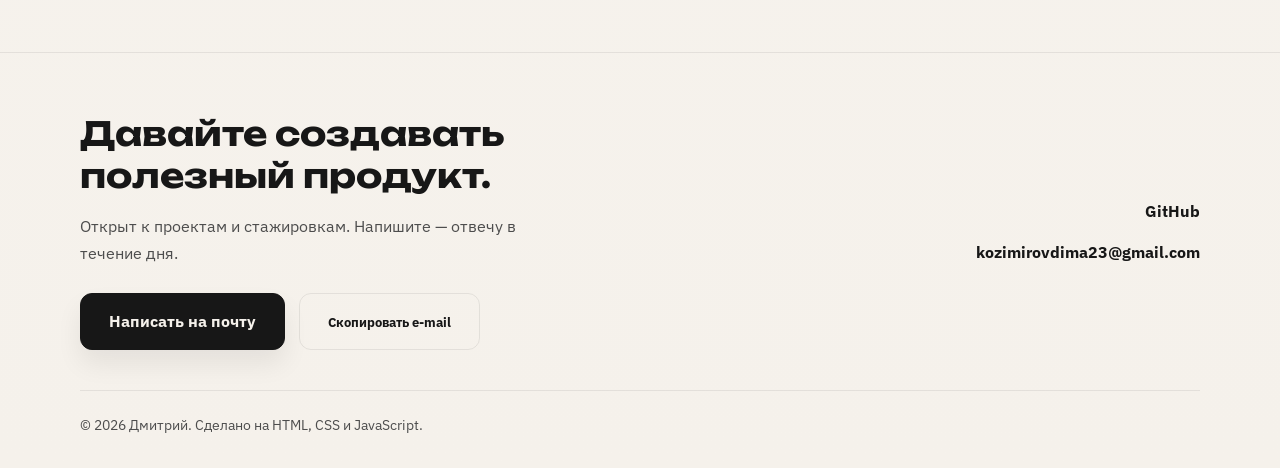
==== commit 8acd4beb: "Portfolio: honest project metadata, skills cleanup, focus and motion fixes" ====
--- a/index.html
+++ b/index.html
@@ -3,7 +3,7 @@
   <head>
     <meta charset="UTF-8" />
     <meta name="viewport" content="width=device-width, initial-scale=1.0" />
-    <title>Дмитрий | Портфолио</title>
+    <title>Дмитрий — frontend-разработчик | Портфолио</title>
     <meta
       name="description"
       content="Портфолио frontend-разработчика Дмитрия. Коммерческий сайт промышленной компании, лендинги и адаптивная вёрстка на HTML, CSS и JavaScript."
@@ -18,7 +18,7 @@
     />
     <meta
       property="og:image"
-      content="https://kozimirovdima.github.io/portfolio/images/ava.jpg"
+      content="https://kozimirovdima.github.io/portfolio/images/project-alpa.png"
     />
     <meta property="og:url" content="https://kozimirovdima.github.io/portfolio/" />
     <meta name="twitter:card" content="summary" />
@@ -60,7 +60,7 @@
 
     <header class="topbar-wrap">
       <nav class="topbar container" aria-label="Главное меню">
-        <a href="#" class="brand">Дмитрий</a>
+        <a href="./" class="brand">Дмитрий</a>
 
         <button
           class="menu-toggle"
@@ -98,7 +98,7 @@
       </nav>
     </header>
 
-    <main id="main-content">
+    <main id="main-content" tabindex="-1">
       <section class="hero">
         <div class="hero-content container">
           <div class="hero-shell">
@@ -113,14 +113,14 @@
                 <a href="#projects" class="btn">Посмотреть проекты</a>
                 <a href="#contacts" class="btn btn-secondary">Написать</a>
               </div>
-              <ul class="hero-proof" aria-label="Кратко о проектах">
-                <li>3 проекта</li>
+              <ul class="hero-proof">
                 <li>1 коммерческий сайт</li>
+                <li>2 учебных проекта</li>
                 <li>HTML · CSS · JS</li>
               </ul>
             </div>
 
-            <div class="hero-visual" aria-label="Фото автора и карточка статуса">
+            <div class="hero-visual">
               <div class="visual-card">
                 <img src="images/ava.jpg" alt="Фото Дмитрия в профиль" />
                 <div class="visual-meta">
@@ -188,6 +188,7 @@
               <span class="badge">CSS</span>
               <span class="badge">JavaScript</span>
             </div>
+            <p class="card-meta">2026 · клиентский сайт</p>
             <h3>Альфа-Холод</h3>
             <p>
               Корпоративный сайт промышленной холодильной компании: каталог
@@ -225,7 +226,7 @@
               loading="lazy"
             />
             <h3>Лендинг кофейни</h3>
-            <p class="card-meta">2026 · HTML · CSS</p>
+            <p class="card-meta">2026 · учебный проект · HTML · CSS</p>
             <p>
               Адаптивный одностраничный сайт для вымышленной кофейни. Grid,
               Flexbox, работа с изображениями.
@@ -247,7 +248,7 @@
               loading="lazy"
             />
             <h3>Портфолио</h3>
-            <p class="card-meta">2026 · HTML · CSS · JS</p>
+            <p class="card-meta">2026 · этот сайт · HTML · CSS · JS</p>
             <p>
               Код этого сайта: токены темы, светлая и тёмная версии, доступная
               навигация и анимации появления.
@@ -270,15 +271,14 @@
           <span>CSS</span>
           <span>JavaScript</span>
           <span>Git</span>
-          <span>Адаптивный дизайн</span>
-          <span>Работа с макетами</span>
+          <span>Flexbox / Grid</span>
+          <span>Адаптивная вёрстка</span>
         </div>
         <div class="learning reveal">
           <span class="learning-label">Изучаю сейчас</span>
           <div class="learning-tags">
             <span>React</span>
             <span>TypeScript</span>
-            <span>Flexbox / Grid</span>
             <span>Доступность</span>
           </div>
         </div>
--- a/style.css
+++ b/style.css
@@ -40,8 +40,10 @@
   margin: 0;
 }
 
-html {
-  scroll-behavior: smooth;
+@media (prefers-reduced-motion: no-preference) {
+  html {
+    scroll-behavior: smooth;
+  }
 }
 
 body {
@@ -626,6 +628,15 @@
   border-radius: 20px;
 }
 
+.card:not(.card-featured):focus-within {
+  outline: 2px solid var(--accent);
+  outline-offset: 3px;
+}
+
+.card:not(.card-featured) > a:focus-visible {
+  outline: none;
+}
+
 /* featured-карточка: индустриальный тёмный блок */
 .card-featured {
   display: grid;
@@ -775,6 +786,11 @@
   color: var(--muted);
   font-size: 0.8rem;
   letter-spacing: 0.02em;
+}
+
+.card-featured .card-meta {
+  margin-bottom: 10px;
+  color: var(--feature-muted);
 }
 
 .card > a {
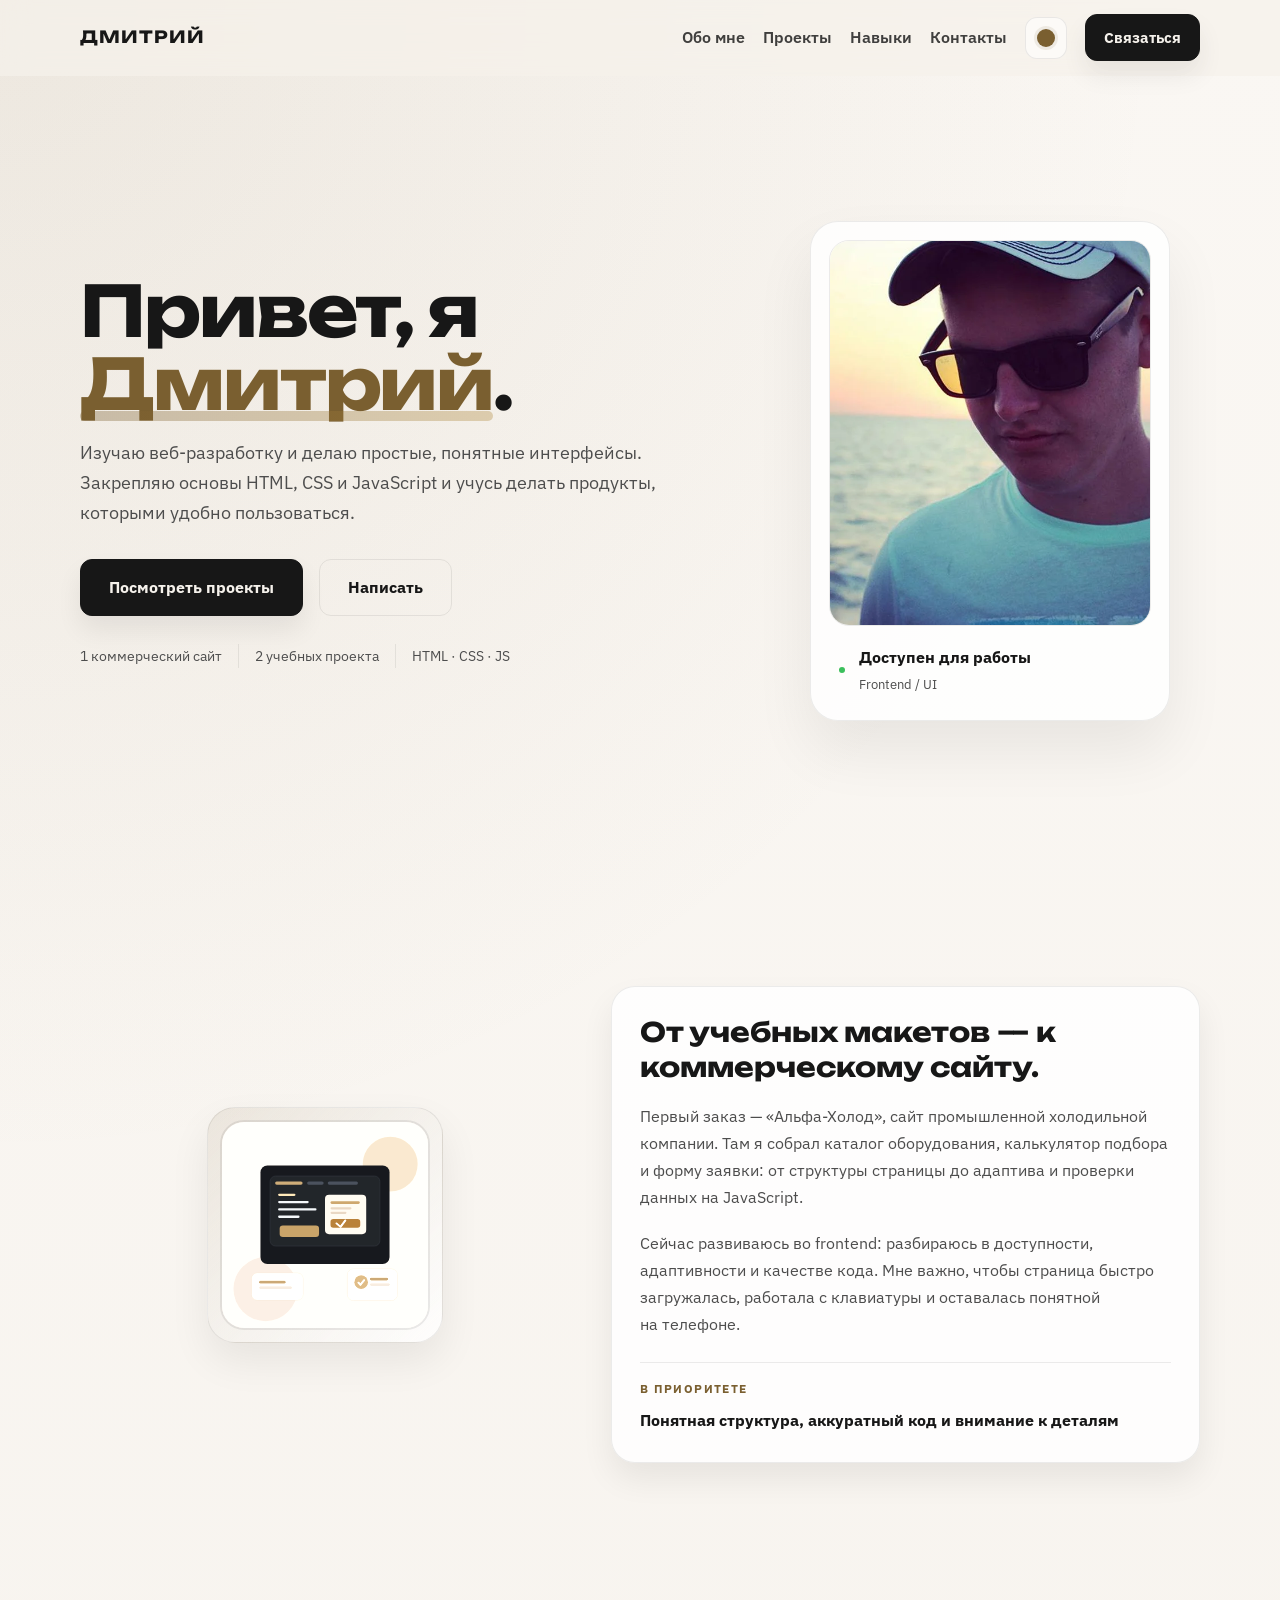
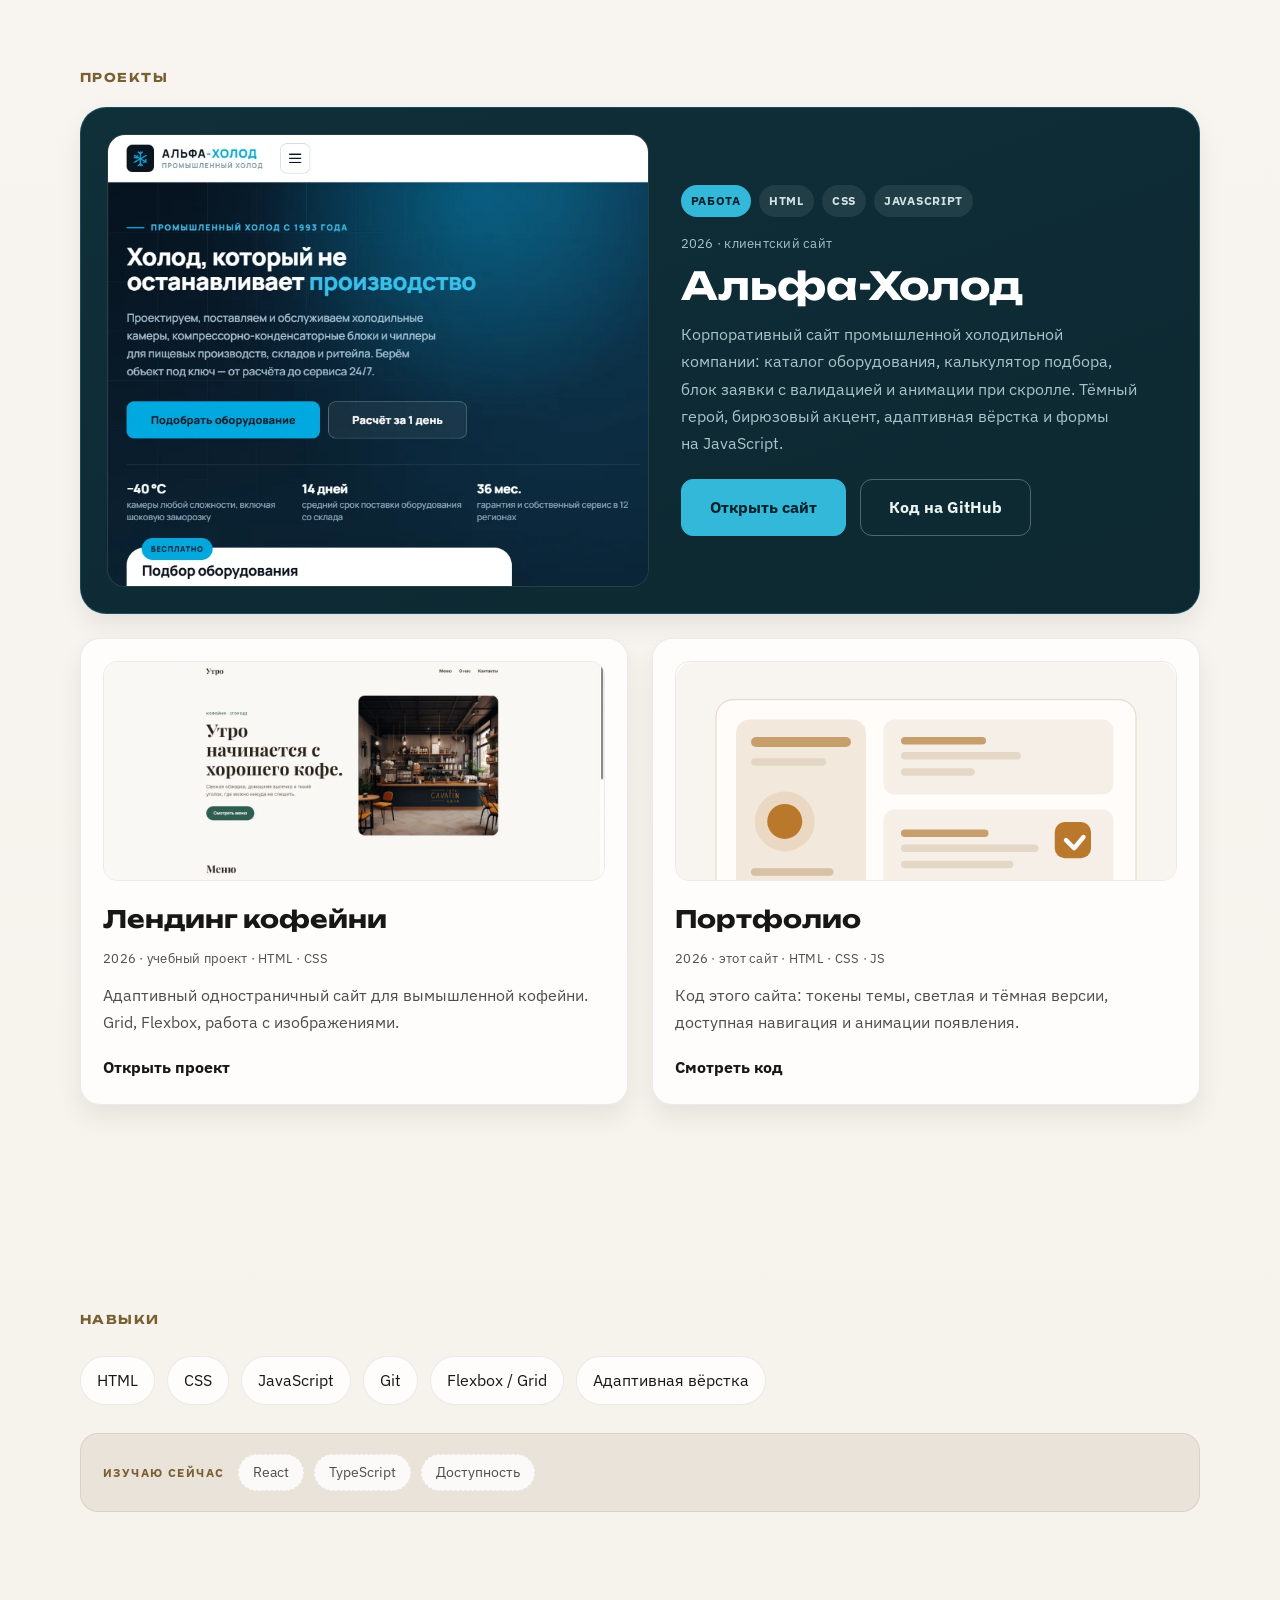
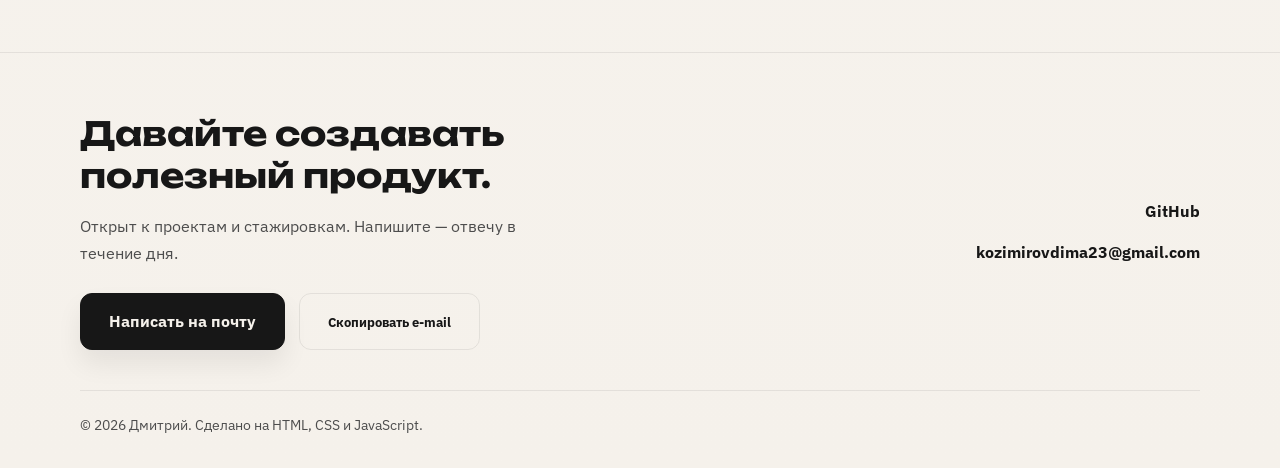
==== commit d5f70ca6: "perf(images): convert photos and project previews to WebP Page weight dropped from ~1.4 MB to ~139 K" ====
--- a/index.html
+++ b/index.html
@@ -122,7 +122,7 @@
 
             <div class="hero-visual">
               <div class="visual-card">
-                <img src="images/ava.jpg" alt="Фото Дмитрия в профиль" />
+                <img src="images/ava.webp" alt="Фото Дмитрия" />
                 <div class="visual-meta">
                   <span class="status-dot"></span>
                   <div>
@@ -176,7 +176,7 @@
         <article class="card card-featured reveal">
           <div class="featured-media">
             <img
-              src="images/project-alpa.png"
+              src="images/project-alpa.webp"
               alt="Скриншот сайта «Альфа-Холод»"
               loading="lazy"
             />
@@ -221,7 +221,7 @@
           <article class="card reveal">
             <img
               class="project-image"
-              src="images/project-cafe.png"
+              src="images/project-cafe.webp"
               alt="Скриншот лендинга кофейни «Утро»"
               loading="lazy"
             />
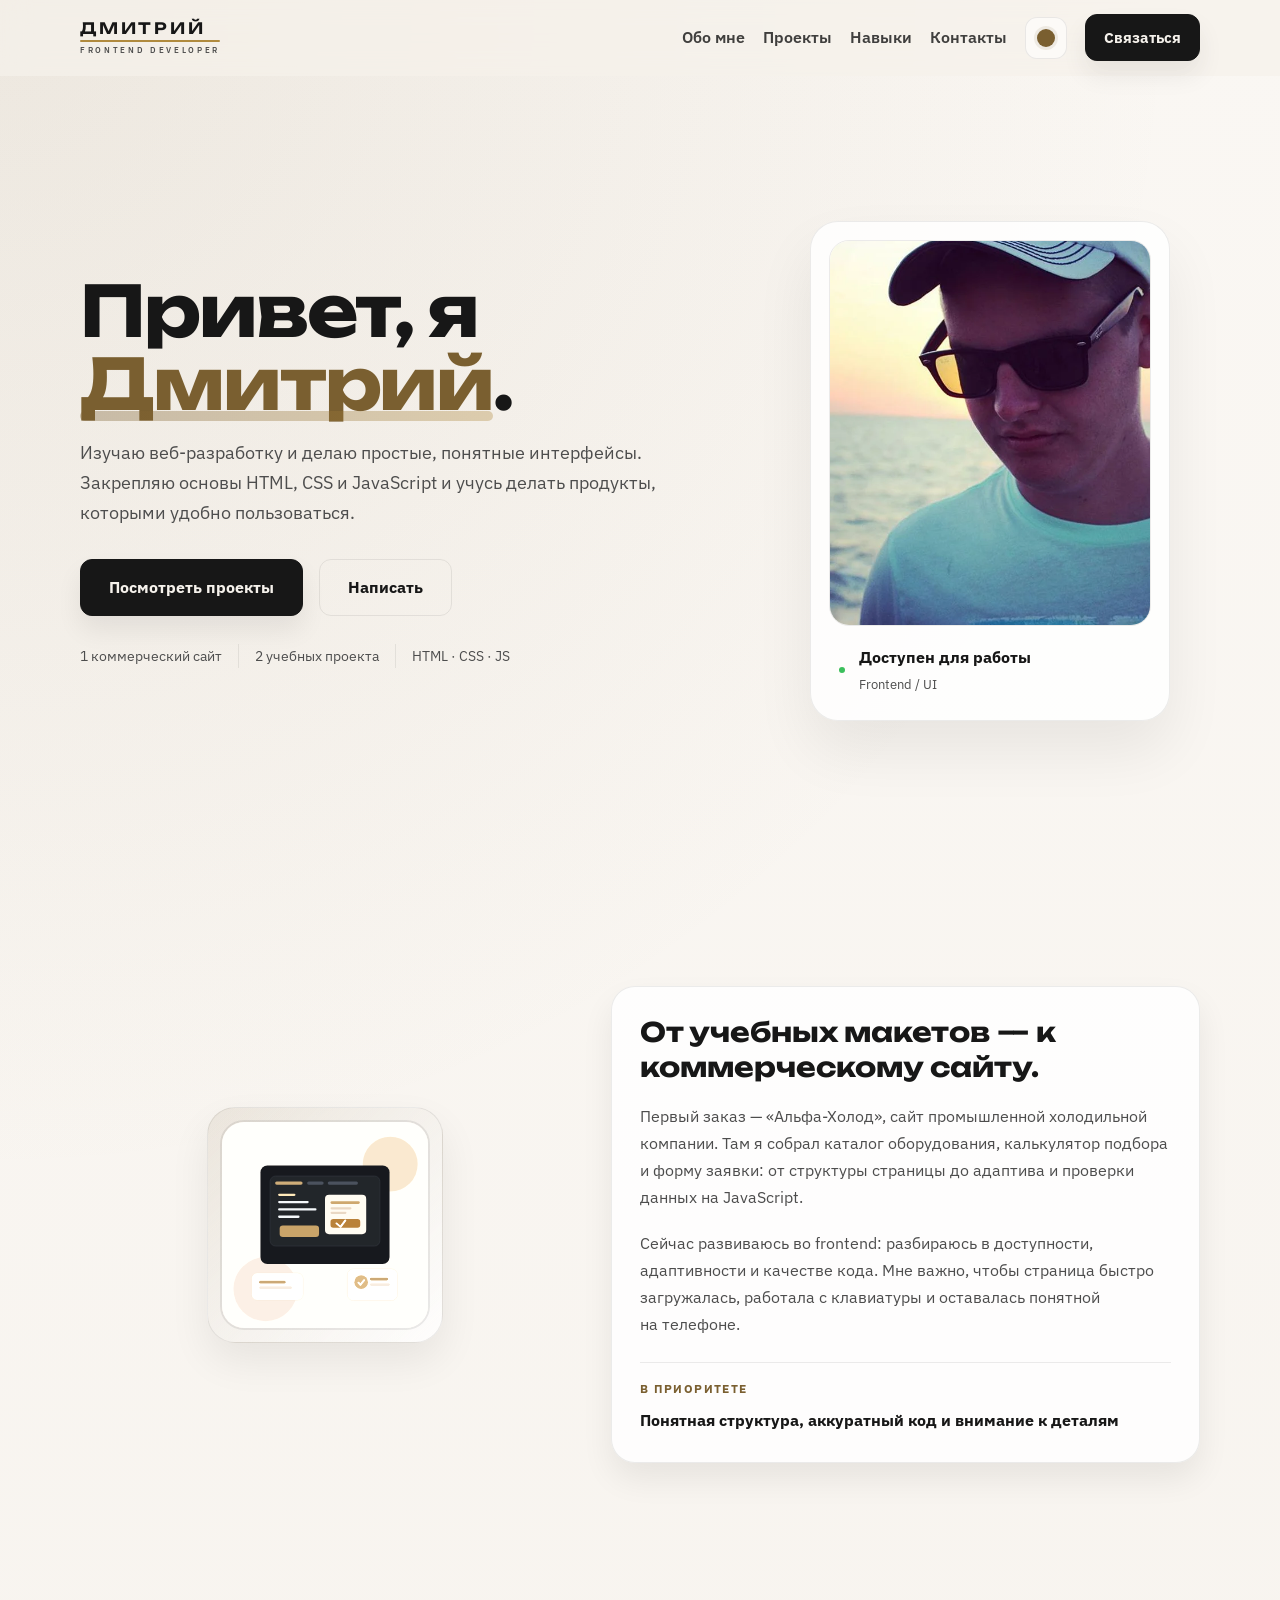
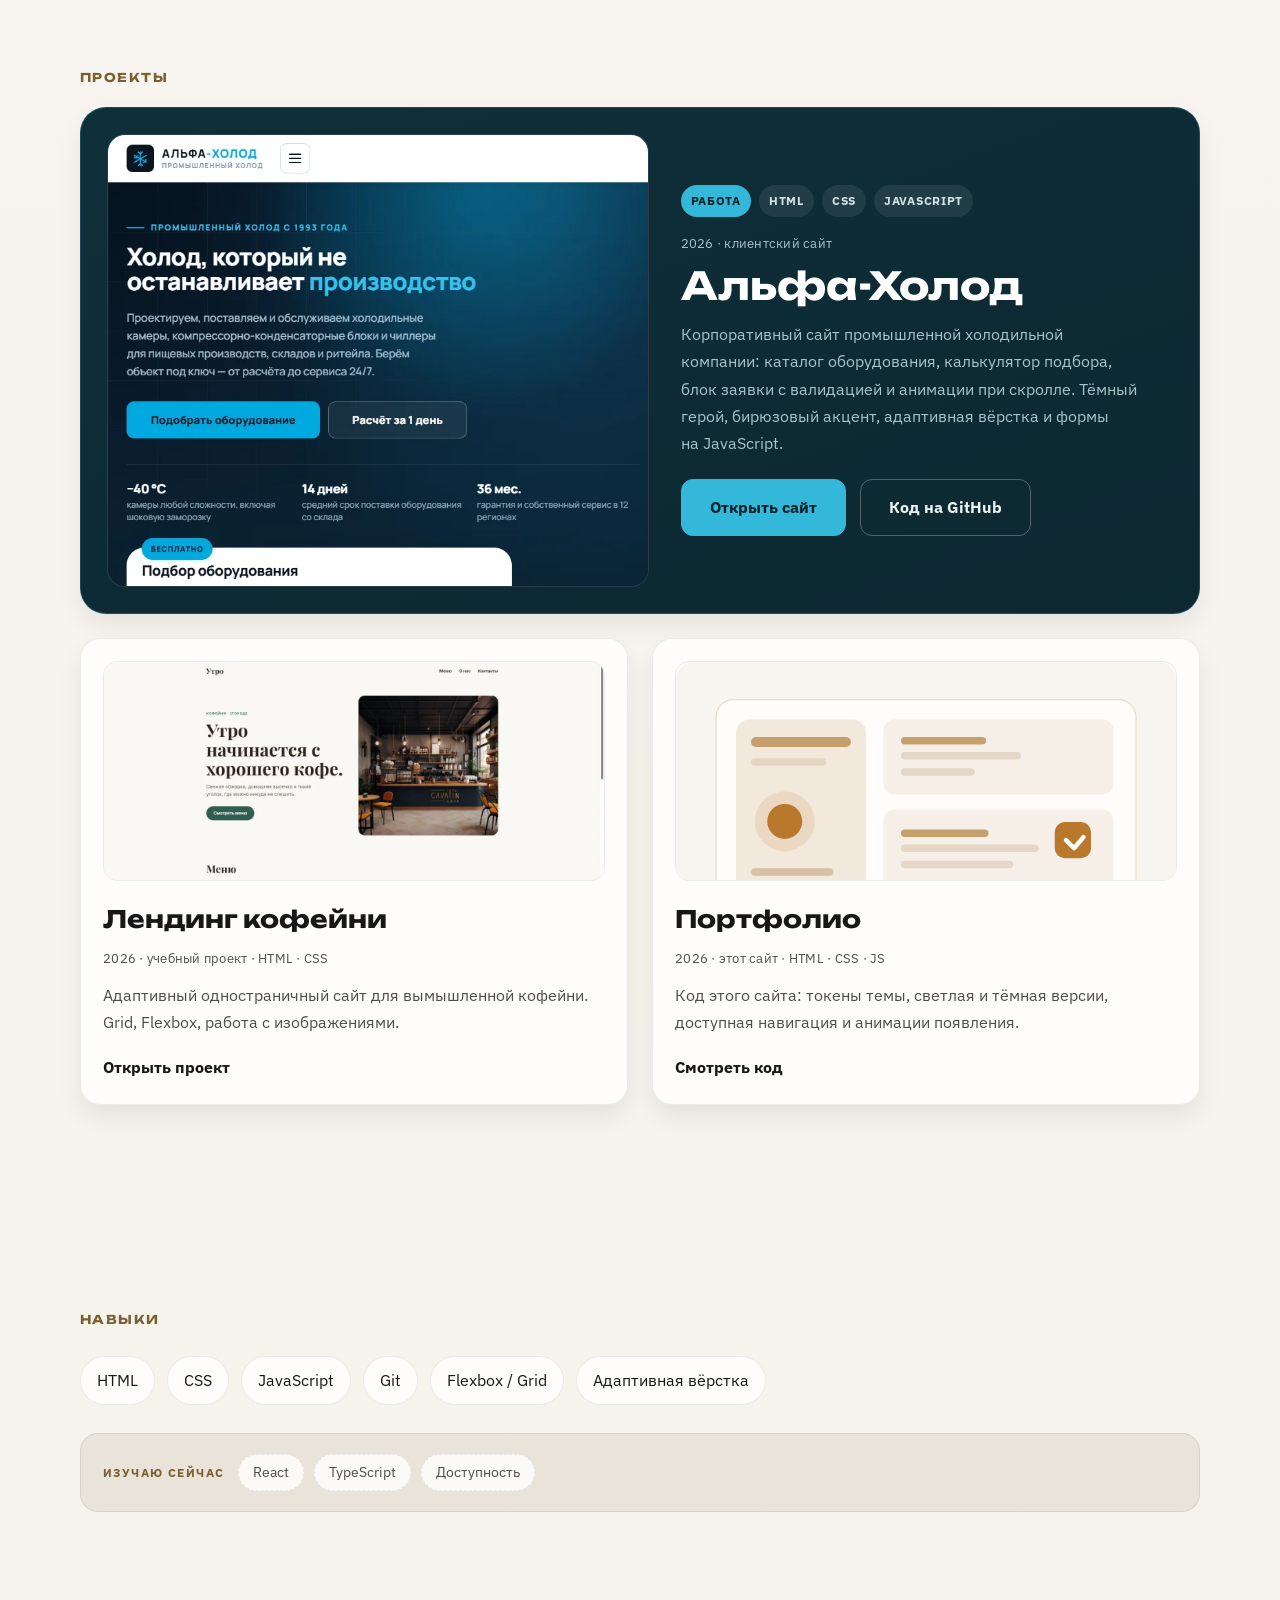
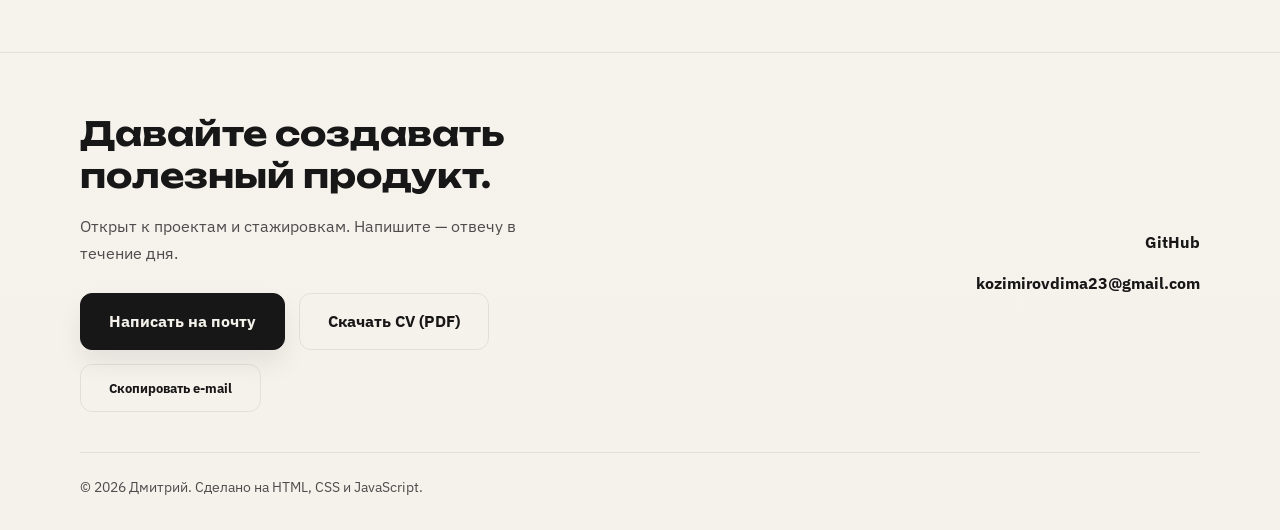
==== commit af303386: "feat(brand): wordmark logo, path-based favicon and downloadable CV - Header brand: ДМИТРИЙ + gold ru" ====
--- a/index.html
+++ b/index.html
@@ -60,7 +60,11 @@
 
     <header class="topbar-wrap">
       <nav class="topbar container" aria-label="Главное меню">
-        <a href="./" class="brand">Дмитрий</a>
+        <a href="./" class="brand" aria-label="Дмитрий — frontend-разработчик, на главную">
+          <span class="brand-name">Дмитрий</span>
+          <span class="brand-rule" aria-hidden="true"></span>
+          <span class="brand-role">Frontend Developer</span>
+        </a>
 
         <button
           class="menu-toggle"
@@ -294,6 +298,12 @@
           </p>
           <div class="footer-actions">
             <a href="mailto:kozimirovdima23@gmail.com" class="btn">Написать на почту</a>
+            <a
+              href="cv/Dmitry-Frontend-CV.pdf"
+              class="btn btn-secondary"
+              download="Dmitry-Frontend-CV.pdf"
+              >Скачать CV (PDF)</a
+            >
             <button class="btn btn-secondary copy-email" type="button">
               Скопировать e-mail
             </button>
--- a/style.css
+++ b/style.css
@@ -153,12 +153,36 @@
 }
 
 .brand {
+  display: inline-flex;
+  flex-direction: column;
+  gap: 4px;
   color: var(--text);
   text-decoration: none;
-  font-size: 1.05rem;
-  font-weight: 700;
-  letter-spacing: 0.06em;
+}
+
+.brand-name {
+  font-size: 0.98rem;
+  font-weight: 600;
+  line-height: 1;
+  letter-spacing: 0.18em;
   text-transform: uppercase;
+}
+
+.brand-rule {
+  width: 100%;
+  height: 2px;
+  border-radius: 1px;
+  background: var(--accent-bright);
+}
+
+.brand-role {
+  font-family: 'IBM Plex Sans', Arial, sans-serif;
+  font-size: 0.52rem;
+  font-weight: 600;
+  line-height: 1;
+  letter-spacing: 0.32em;
+  text-transform: uppercase;
+  color: var(--muted);
 }
 
 .nav-panel {
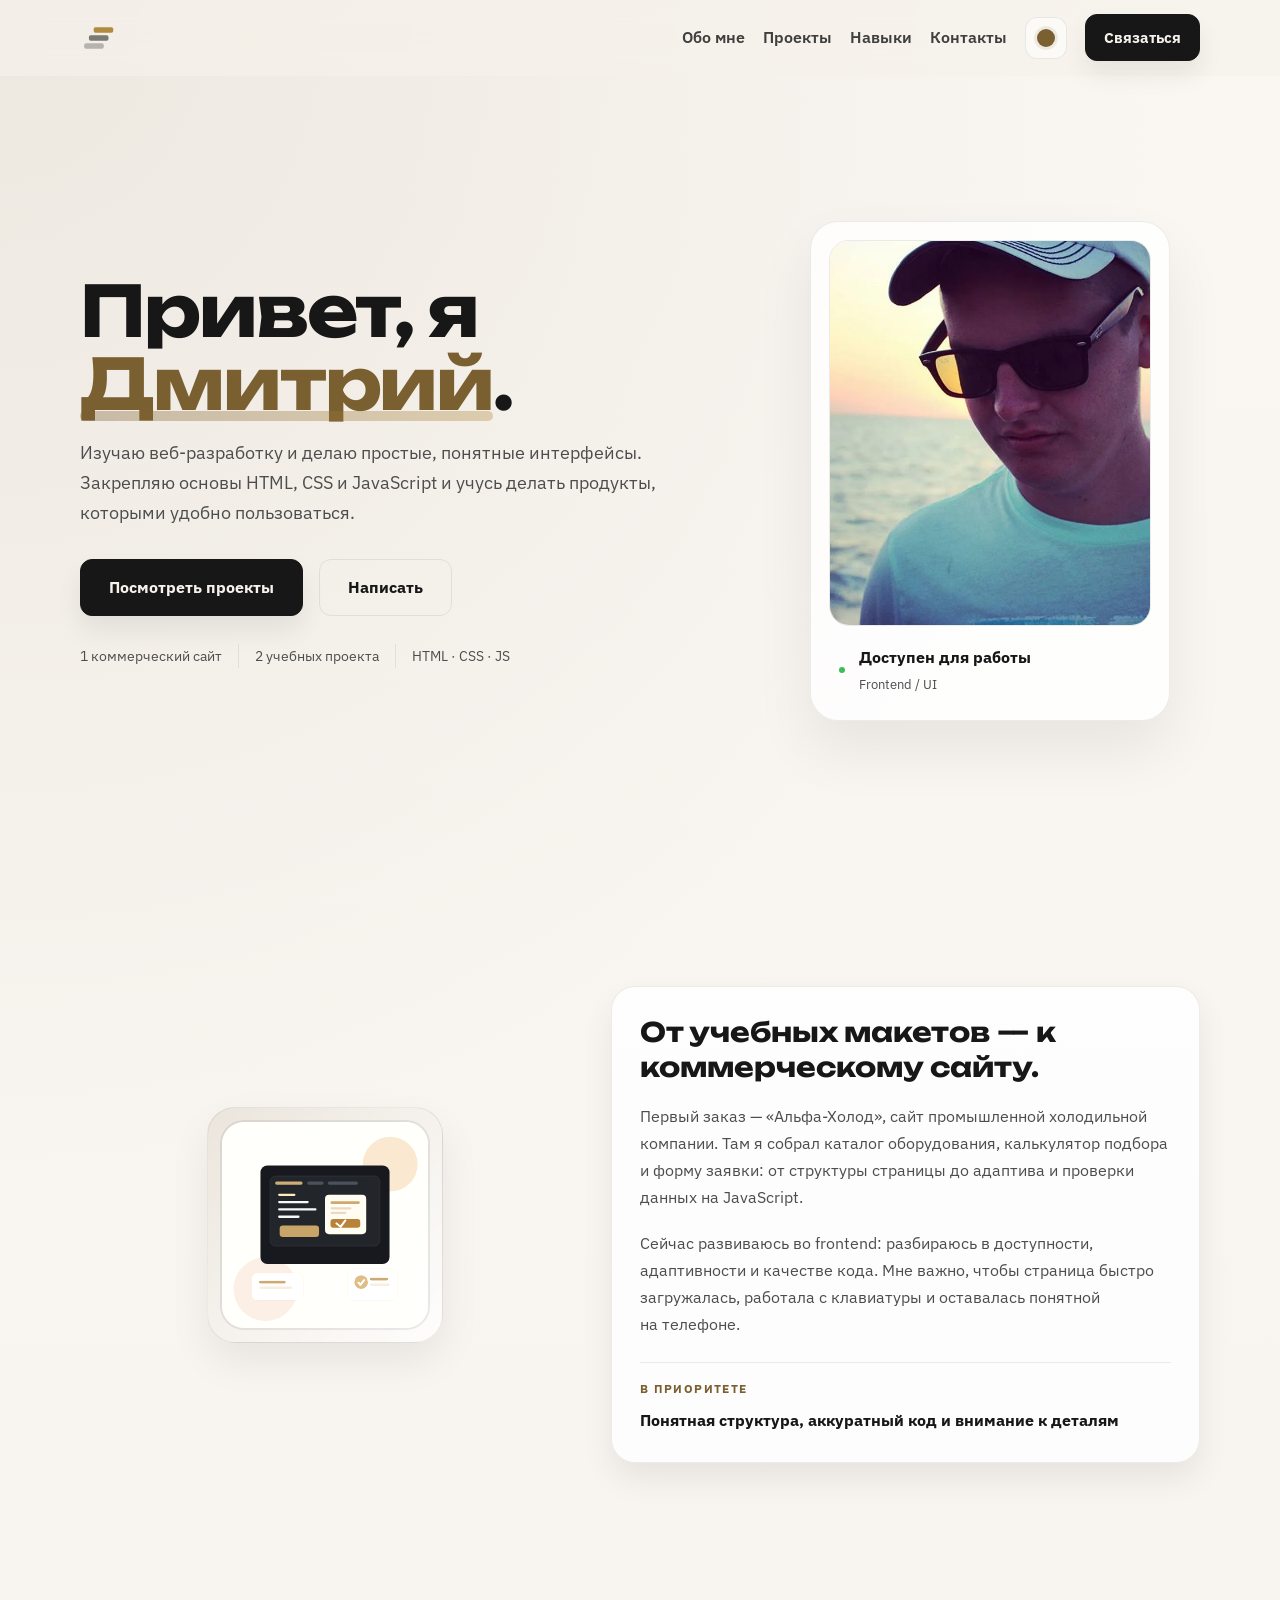
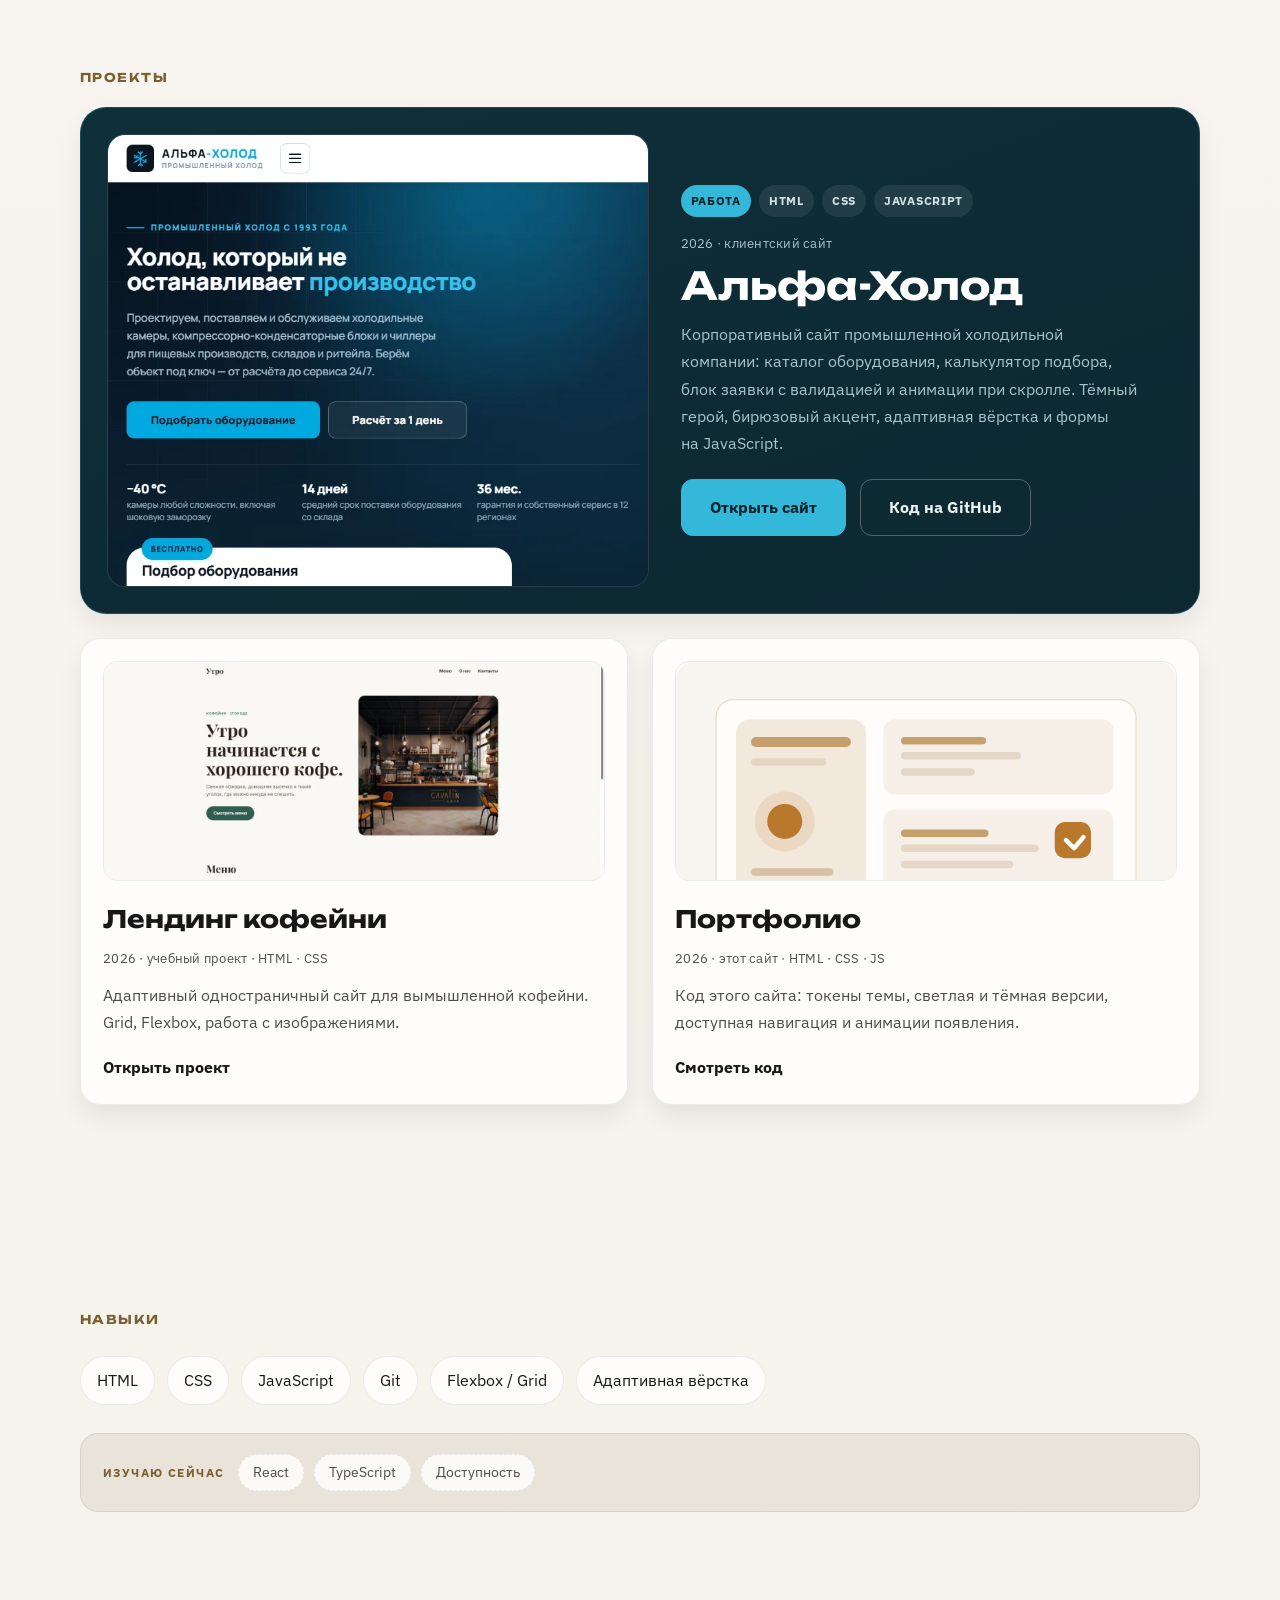
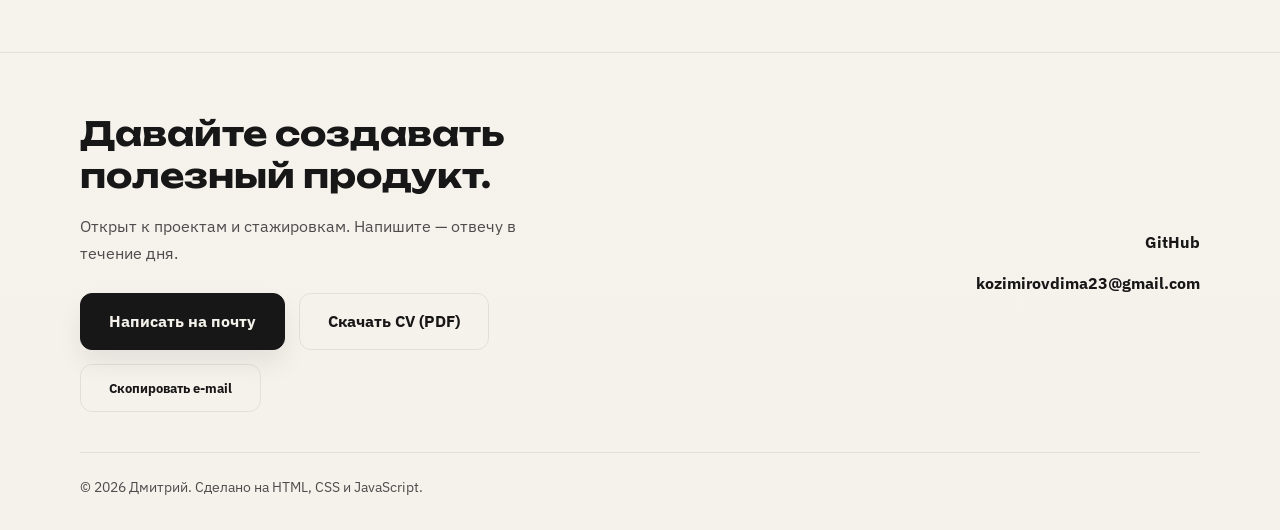
==== commit 448898d0: "feat(brand): layers logo mark, path favicon and redesigned CV - Header: graphic mark only (three ste" ====
--- a/index.html
+++ b/index.html
@@ -60,10 +60,12 @@
 
     <header class="topbar-wrap">
       <nav class="topbar container" aria-label="Главное меню">
-        <a href="./" class="brand" aria-label="Дмитрий — frontend-разработчик, на главную">
-          <span class="brand-name">Дмитрий</span>
-          <span class="brand-rule" aria-hidden="true"></span>
-          <span class="brand-role">Frontend Developer</span>
+        <a href="./" class="brand" aria-label="Дмитрий — на главную">
+          <svg class="brand-mark" width="38" height="38" viewBox="0 0 64 64" aria-hidden="true" focusable="false">
+            <rect class="brand-layer brand-layer-back" x="7" y="41" width="33" height="9" rx="3" />
+            <rect class="brand-layer brand-layer-mid" x="15" y="27.5" width="33" height="9" rx="3" />
+            <rect class="brand-layer brand-layer-top" x="23" y="14" width="33" height="9" rx="3" />
+          </svg>
         </a>
 
         <button
--- a/style.css
+++ b/style.css
@@ -154,35 +154,29 @@
 
 .brand {
   display: inline-flex;
-  flex-direction: column;
-  gap: 4px;
+  align-items: center;
   color: var(--text);
   text-decoration: none;
 }
 
-.brand-name {
-  font-size: 0.98rem;
-  font-weight: 600;
-  line-height: 1;
-  letter-spacing: 0.18em;
-  text-transform: uppercase;
-}
-
-.brand-rule {
-  width: 100%;
-  height: 2px;
-  border-radius: 1px;
-  background: var(--accent-bright);
-}
-
-.brand-role {
-  font-family: 'IBM Plex Sans', Arial, sans-serif;
-  font-size: 0.52rem;
-  font-weight: 600;
-  line-height: 1;
-  letter-spacing: 0.32em;
-  text-transform: uppercase;
-  color: var(--muted);
+.brand-mark {
+  display: block;
+}
+
+.brand-layer {
+  fill: currentColor;
+}
+
+.brand-layer-back {
+  opacity: 0.28;
+}
+
+.brand-layer-mid {
+  opacity: 0.55;
+}
+
+.brand-layer-top {
+  fill: var(--accent-bright);
 }
 
 .nav-panel {
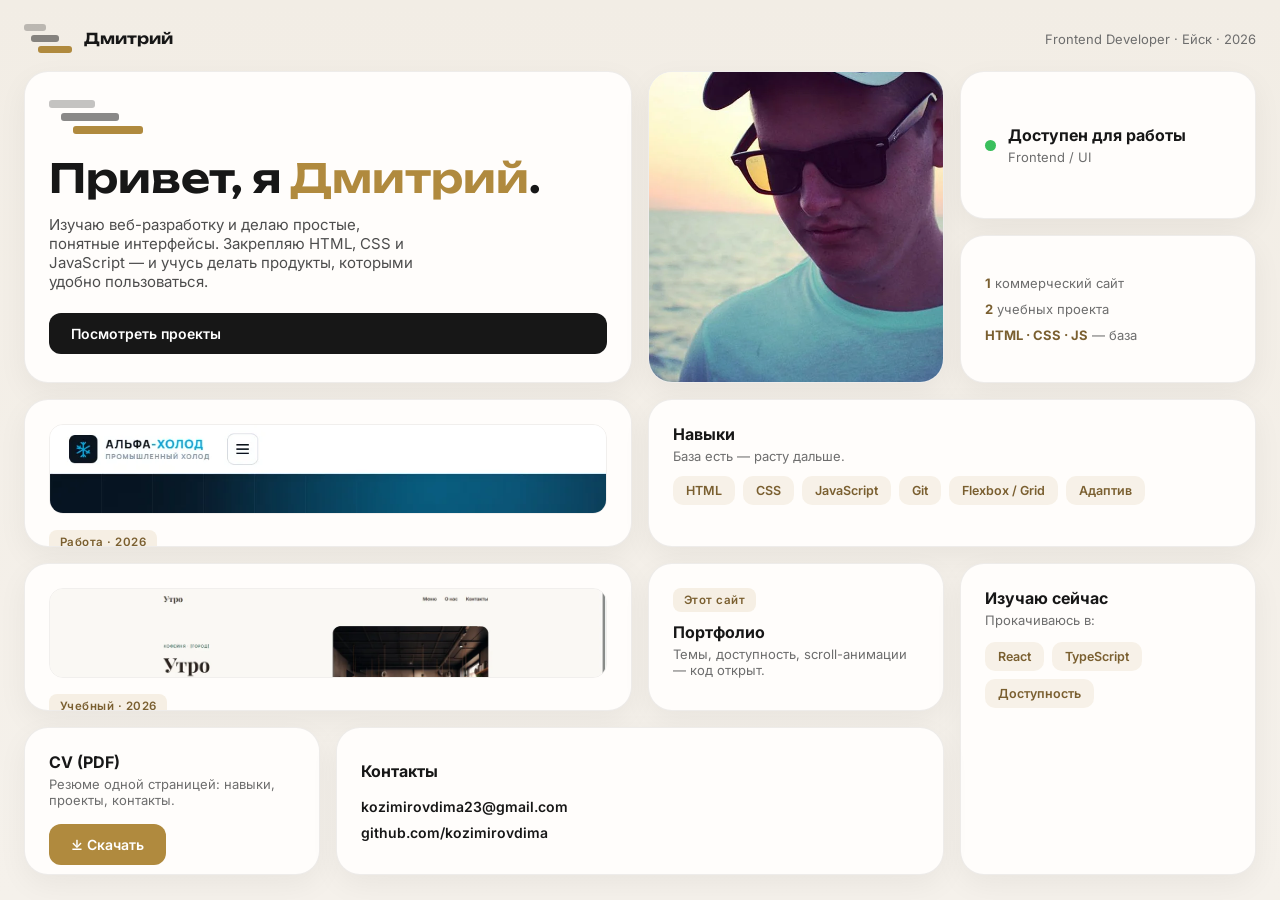
==== commit ae80c4c6: "feat: bento redesign — portfolio as a single-screen tile grid - whole page rebuilt as a bento grid: " ====
--- a/index.html
+++ b/index.html
@@ -1,463 +1,272 @@
 <!DOCTYPE html>
 <html lang="ru">
-  <head>
-    <meta charset="UTF-8" />
-    <meta name="viewport" content="width=device-width, initial-scale=1.0" />
-    <title>Дмитрий — frontend-разработчик | Портфолио</title>
-    <meta
-      name="description"
-      content="Портфолио frontend-разработчика Дмитрия. Коммерческий сайт промышленной компании, лендинги и адаптивная вёрстка на HTML, CSS и JavaScript."
-    />
-
-    <!-- Open Graph для красивого превью при шаринге -->
-    <meta property="og:type" content="website" />
-    <meta property="og:title" content="Дмитрий | Портфолио" />
-    <meta
-      property="og:description"
-      content="Frontend-разработчик. Коммерческий сайт промышленной компании, лендинги и адаптивная вёрстка."
-    />
-    <meta
-      property="og:image"
-      content="https://kozimirovdima.github.io/portfolio/images/project-alpa.png"
-    />
-    <meta property="og:url" content="https://kozimirovdima.github.io/portfolio/" />
-    <meta name="twitter:card" content="summary" />
-    <meta name="theme-color" id="theme-color" content="#f5f1eb" />
-
-    <!-- Тема и JS-гейт до отрисовки: без скрипта контент остаётся видимым -->
-    <script>
-      (function () {
-        var root = document.documentElement;
-        var stored = null;
-        try {
-          stored = localStorage.getItem('theme');
-        } catch (e) {}
-        var theme =
-          stored ||
-          (window.matchMedia('(prefers-color-scheme: dark)').matches
-            ? 'dark'
-            : 'light');
-        root.setAttribute('data-theme', theme);
-        root.classList.add('js');
-      })();
-    </script>
-
-    <link rel="icon" type="image/svg+xml" href="favicon.svg" />
-    <link rel="stylesheet" href="style.css" />
-    <link rel="preconnect" href="https://fonts.googleapis.com" />
-    <link rel="preconnect" href="https://fonts.gstatic.com" crossorigin />
-    <link
-      href="https://fonts.googleapis.com/css2?family=IBM+Plex+Sans:wght@400;500;600;700&family=Unbounded:wght@500;600;700&display=swap"
-      rel="stylesheet"
-    />
-  </head>
-
-  <body>
-    <a class="skip-link" href="#main-content">Перейти к содержимому</a>
-
-    <!-- полоса прогресса скролла -->
-    <div class="scroll-progress" aria-hidden="true"><span></span></div>
-
-    <header class="topbar-wrap">
-      <nav class="topbar container" aria-label="Главное меню">
-        <a href="./" class="brand" aria-label="Дмитрий — на главную">
-          <svg class="brand-mark" width="38" height="38" viewBox="0 0 64 64" aria-hidden="true" focusable="false">
-            <rect class="brand-layer brand-layer-back" x="7" y="41" width="33" height="9" rx="3" />
-            <rect class="brand-layer brand-layer-mid" x="15" y="27.5" width="33" height="9" rx="3" />
-            <rect class="brand-layer brand-layer-top" x="23" y="14" width="33" height="9" rx="3" />
-          </svg>
-        </a>
-
-        <button
-          class="menu-toggle"
-          type="button"
-          aria-expanded="false"
-          aria-controls="site-menu"
-          aria-label="Открыть меню"
-        >
-          <span></span>
-          <span></span>
-          <span></span>
-        </button>
-
-        <div class="nav-panel" id="site-menu">
-          <div class="nav-links">
-            <a href="#about">Обо мне</a>
-            <a href="#projects">Проекты</a>
-            <a href="#skills">Навыки</a>
-            <a href="#contacts">Контакты</a>
-          </div>
-
-          <button
-            class="theme-toggle"
-            type="button"
-            aria-label="Включить тёмную тему"
-            aria-pressed="false"
-            title="Светлая / тёмная тема"
-          >
-            <span class="theme-icon theme-icon--sun" aria-hidden="true"></span>
-            <span class="theme-icon theme-icon--moon" aria-hidden="true"></span>
-          </button>
-
-          <a href="#contacts" class="btn btn-small">Связаться</a>
-        </div>
-      </nav>
-    </header>
-
-    <main id="main-content" tabindex="-1">
-      <section class="hero">
-        <div class="hero-content container">
-          <div class="hero-shell">
-            <div class="hero-copy">
-              <h1>Привет, я <span class="accent-word">Дмитрий</span>.</h1>
-              <p class="lead">
-                Изучаю веб-разработку и делаю простые, понятные интерфейсы.
-                Закрепляю основы HTML, CSS и JavaScript и учусь делать продукты,
-                которыми удобно пользоваться.
-              </p>
-              <div class="hero-actions">
-                <a href="#projects" class="btn">Посмотреть проекты</a>
-                <a href="#contacts" class="btn btn-secondary">Написать</a>
-              </div>
-              <ul class="hero-proof">
-                <li>1 коммерческий сайт</li>
-                <li>2 учебных проекта</li>
-                <li>HTML · CSS · JS</li>
-              </ul>
-            </div>
-
-            <div class="hero-visual">
-              <div class="visual-card">
-                <img src="images/ava.webp" alt="Фото Дмитрия" />
-                <div class="visual-meta">
-                  <span class="status-dot"></span>
-                  <div>
-                    <strong>Доступен для работы</strong>
-                    <small>Frontend / UI</small>
-                  </div>
-                </div>
-              </div>
-            </div>
-          </div>
-        </div>
-      </section>
-
-      <section id="about" class="section container">
-        <div class="about-grid">
-          <div class="about-photo-wrap reveal">
-            <div class="avatar-frame">
-              <img
-                class="avatar"
-                src="images/about-dev.svg"
-                alt="Иллюстрация веб-разработки"
-              />
-            </div>
-          </div>
-          <div class="about-copy reveal">
-            <h2>От учебных макетов — к коммерческому сайту.</h2>
-            <p>
-              Первый заказ — «Альфа-Холод», сайт промышленной холодильной
-              компании. Там я собрал каталог оборудования, калькулятор подбора и
-              форму заявки: от структуры страницы до адаптива и проверки данных
-              на JavaScript.
-            </p>
-            <p>
-              Сейчас развиваюсь во frontend: разбираюсь в доступности,
-              адаптивности и качестве кода. Мне важно, чтобы страница быстро
-              загружалась, работала с клавиатуры и оставалась понятной на
-              телефоне.
-            </p>
-            <div class="mini-note">
-              <span>В приоритете</span>
-              <strong>Понятная структура, аккуратный код и внимание к деталям</strong>
-            </div>
-          </div>
-        </div>
-      </section>
-
-      <section id="projects" class="section container">
-        <h2 class="section-tag reveal">Проекты</h2>
-
-        <!-- featured-проект -->
-        <article class="card card-featured reveal">
-          <div class="featured-media">
-            <img
-              src="images/project-alpa.webp"
-              alt="Скриншот сайта «Альфа-Холод»"
-              loading="lazy"
-            />
-          </div>
-          <div class="featured-body">
-            <div class="featured-tags">
-              <span class="badge badge-featured">Работа</span>
-              <span class="badge">HTML</span>
-              <span class="badge">CSS</span>
-              <span class="badge">JavaScript</span>
-            </div>
-            <p class="card-meta">2026 · клиентский сайт</p>
-            <h3>Альфа-Холод</h3>
-            <p>
-              Корпоративный сайт промышленной холодильной компании: каталог
-              оборудования, калькулятор подбора, блок заявки с валидацией и
-              анимации при скролле. Тёмный герой, бирюзовый акцент, адаптивная
-              вёрстка и формы на JavaScript.
-            </p>
-            <div class="featured-actions">
-              <a
-                href="https://kozimirovdima.github.io/alpa-holod/"
-                target="_blank"
-                rel="noreferrer"
-                class="btn"
-                aria-label="Открыть сайт «Альфа-Холод»"
-                >Открыть сайт</a
-              >
-              <a
-                href="https://github.com/kozimirovdima/alpa-holod"
-                target="_blank"
-                rel="noreferrer"
-                class="btn btn-secondary"
-                aria-label="Код «Альфа-Холод» на GitHub"
-                >Код на GitHub</a
-              >
-            </div>
-          </div>
-        </article>
-
-        <div class="projects-grid">
-          <article class="card reveal">
-            <img
-              class="project-image"
-              src="images/project-cafe.webp"
-              alt="Скриншот лендинга кофейни «Утро»"
-              loading="lazy"
-            />
-            <h3>Лендинг кофейни</h3>
-            <p class="card-meta">2026 · учебный проект · HTML · CSS</p>
-            <p>
-              Адаптивный одностраничный сайт для вымышленной кофейни. Grid,
-              Flexbox, работа с изображениями.
-            </p>
-            <a
-              href="https://kozimirovdima.github.io/portfolio-coffe/"
-              target="_blank"
-              rel="noreferrer"
-              aria-label="Открыть проект «Лендинг кофейни»"
-              >Открыть проект</a
-            >
-          </article>
-
-          <article class="card reveal">
-            <img
-              class="project-image"
-              src="images/project-portfolio.svg"
-              alt="Иллюстрация портфолио сайта"
-              loading="lazy"
-            />
-            <h3>Портфолио</h3>
-            <p class="card-meta">2026 · этот сайт · HTML · CSS · JS</p>
-            <p>
-              Код этого сайта: токены темы, светлая и тёмная версии, доступная
-              навигация и анимации появления.
-            </p>
-            <a
-              href="https://github.com/kozimirovdima/portfolio"
-              target="_blank"
-              rel="noreferrer"
-              aria-label="Смотреть код этого портфолио на GitHub"
-              >Смотреть код</a
-            >
-          </article>
-        </div>
-      </section>
-
-      <section id="skills" class="section container">
-        <h2 class="section-tag reveal">Навыки</h2>
-        <div class="skills reveal">
-          <span>HTML</span>
-          <span>CSS</span>
-          <span>JavaScript</span>
-          <span>Git</span>
-          <span>Flexbox / Grid</span>
-          <span>Адаптивная вёрстка</span>
-        </div>
-        <div class="learning reveal">
-          <span class="learning-label">Изучаю сейчас</span>
-          <div class="learning-tags">
-            <span>React</span>
-            <span>TypeScript</span>
-            <span>Доступность</span>
-          </div>
-        </div>
-      </section>
-    </main>
-
-    <footer id="contacts" class="footer">
-      <div class="container footer-inner">
-        <div class="footer-copy reveal">
-          <h2>Давайте создавать полезный продукт.</h2>
-          <p class="footer-sub">
-            Открыт к проектам и стажировкам. Напишите — отвечу в течение дня.
-          </p>
-          <div class="footer-actions">
-            <a href="mailto:kozimirovdima23@gmail.com" class="btn">Написать на почту</a>
-            <a
-              href="cv/Dmitry-Frontend-CV.pdf"
-              class="btn btn-secondary"
-              download="Dmitry-Frontend-CV.pdf"
-              >Скачать CV (PDF)</a
-            >
-            <button class="btn btn-secondary copy-email" type="button">
-              Скопировать e-mail
-            </button>
-          </div>
-        </div>
-
-        <div class="contact-links reveal">
-          <a href="https://github.com/kozimirovdima" target="_blank" rel="noreferrer"
-            >GitHub</a
-          >
-          <a href="mailto:kozimirovdima23@gmail.com">kozimirovdima23@gmail.com</a>
-        </div>
-      </div>
-      <div class="container footer-bottom">
-        <span>© 2026 Дмитрий. Сделано на HTML, CSS и JavaScript.</span>
-      </div>
-    </footer>
-
-    <span class="sr-only" id="copy-status" role="status" aria-live="polite"></span>
-
-    <script>
-      // --- Мобильное меню ---
-      const menuToggle = document.querySelector('.menu-toggle');
-      const navPanel = document.querySelector('.nav-panel');
-
-      if (menuToggle && navPanel) {
-        const setMenu = (open) => {
-          navPanel.classList.toggle('is-open', open);
-          menuToggle.setAttribute('aria-expanded', String(open));
-          menuToggle.setAttribute(
-            'aria-label',
-            open ? 'Закрыть меню' : 'Открыть меню'
-          );
-        };
-
-        menuToggle.addEventListener('click', () => {
-          setMenu(!navPanel.classList.contains('is-open'));
-        });
-
-        navPanel.querySelectorAll('a').forEach((link) => {
-          link.addEventListener('click', () => setMenu(false));
-        });
-
-        document.addEventListener('keydown', (event) => {
-          if (event.key === 'Escape' && navPanel.classList.contains('is-open')) {
-            setMenu(false);
-            menuToggle.focus();
-          }
-        });
-
-        document.addEventListener('click', (event) => {
-          if (
-            navPanel.classList.contains('is-open') &&
-            !navPanel.contains(event.target) &&
-            !menuToggle.contains(event.target)
-          ) {
-            setMenu(false);
-          }
-        });
-
-        window.addEventListener('resize', () => {
-          if (window.innerWidth > 760) setMenu(false);
-        });
+<head>
+  <meta charset="UTF-8">
+  <meta name="viewport" content="width=device-width, initial-scale=1.0">
+  <title>Дмитрий — frontend-разработчик | Портфолио</title>
+  <meta
+    name="description"
+    content="Портфолио frontend-разработчика Дмитрия. Коммерческий сайт промышленной компании, лендинги и адаптивная вёрстка на HTML, CSS и JavaScript."
+  />
+
+  <!-- Open Graph для красивого превью при шаринге -->
+  <meta property="og:type" content="website" />
+  <meta property="og:title" content="Дмитрий | Портфолио" />
+  <meta
+    property="og:description"
+    content="Frontend-разработчик. Коммерческий сайт промышленной компании, лендинги и адаптивная вёрстка."
+  />
+  <meta property="og:image" content="https://kozimirovdima.github.io/portfolio/images/og-card.png" />
+  <meta property="og:image:width" content="1200" />
+  <meta property="og:image:height" content="630" />
+  <meta property="og:image:alt" content="Дмитрий — frontend-разработчик. Портфолио" />
+  <meta property="og:url" content="https://kozimirovdima.github.io/portfolio/" />
+  <meta name="twitter:card" content="summary_large_image" />
+
+  <link rel="icon" type="image/svg+xml" href="favicon.svg" />
+  <link rel="preconnect" href="https://fonts.googleapis.com">
+  <link rel="preconnect" href="https://fonts.gstatic.com" crossorigin>
+  <link href="https://fonts.googleapis.com/css2?family=Inter:wght@400;500;600;700&family=Unbounded:wght@500;600&display=swap" rel="stylesheet">
+  <style>
+    * { box-sizing: border-box; margin: 0; }
+
+    @media (prefers-reduced-motion: no-preference) {
+      html { scroll-behavior: smooth; }
+    }
+
+    body {
+      font-family: "Inter", Arial, sans-serif;
+      background: linear-gradient(180deg, #f2ede5, #f5f1eb);
+      color: #171717;
+      min-height: 100vh;
+      padding: 24px;
+    }
+
+    /* верхняя строка */
+    .top {
+      max-width: 1240px;
+      margin: 0 auto 18px;
+      display: flex;
+      align-items: center;
+      justify-content: space-between;
+    }
+    .brand { display: flex; align-items: center; gap: 12px; text-decoration: none; color: #171717; }
+    .brand-mark { display: flex; flex-direction: column; gap: 4px; }
+    .brand-mark i { display: block; height: 7px; border-radius: 3px; background: #171717; }
+    .brand-mark .m1 { width: 22px; opacity: 0.25; }
+    .brand-mark .m2 { width: 28px; margin-left: 7px; opacity: 0.5; }
+    .brand-mark .m3 { width: 34px; margin-left: 14px; background: #b08a3e; }
+    .brand b { font-family: "Unbounded", sans-serif; font-size: 15px; font-weight: 600; }
+    .top-note { font-size: 13px; color: #6d6d6d; }
+
+    /* bento-сетка */
+    .bento {
+      display: grid;
+      grid-template-columns: repeat(4, 1fr);
+      grid-auto-rows: 148px;
+      gap: 16px;
+      max-width: 1240px;
+      margin: 0 auto;
+    }
+    .tile {
+      background: #fffdfb;
+      border: 1px solid rgba(23, 23, 23, 0.07);
+      border-radius: 24px;
+      padding: 24px;
+      box-shadow: 0 10px 30px rgba(17, 17, 17, 0.05);
+      transition: transform 0.25s ease, box-shadow 0.25s ease;
+      overflow: hidden;
+      position: relative;
+    }
+    .tile:hover {
+      transform: translateY(-4px);
+      box-shadow: 0 20px 44px rgba(17, 17, 17, 0.09);
+    }
+    .tile:focus-visible {
+      outline: 2px solid #b08a3e;
+      outline-offset: 3px;
+    }
+
+    .t-hero { grid-column: span 2; grid-row: span 2; display: flex; flex-direction: column; justify-content: center; }
+    .t-photo { grid-column: span 1; grid-row: span 2; padding: 0; }
+    .t-photo img { width: 100%; height: 100%; object-fit: cover; }
+    .t-status { display: flex; align-items: center; gap: 12px; }
+    .t-facts { display: flex; flex-direction: column; justify-content: center; gap: 10px; font-size: 13px; color: #6d6d6d; }
+    .t-facts b { color: #7a5f30; }
+    .t-wide { grid-column: span 2; }
+    .t-tall { grid-row: span 2; }
+    a.tile { text-decoration: none; color: inherit; }
+
+    .mark { display: flex; flex-direction: column; gap: 5px; margin-bottom: 22px; }
+    .mark span { display: block; height: 8px; border-radius: 3px; }
+    .mark .m1 { width: 46px; background: #171717; opacity: 0.25; }
+    .mark .m2 { width: 58px; margin-left: 12px; background: #171717; opacity: 0.5; }
+    .mark .m3 { width: 70px; margin-left: 24px; background: #b08a3e; }
+
+    .hero-name {
+      font-family: "Unbounded", sans-serif;
+      font-size: clamp(26px, 3.2vw, 40px);
+      font-weight: 600;
+      line-height: 1.14;
+      margin-bottom: 14px;
+    }
+    .hero-name em { font-style: normal; color: #b08a3e; }
+    .hero-lead { color: #4d4d4d; font-size: 15px; max-width: 380px; margin-bottom: 22px; }
+    .btn {
+      display: inline-block;
+      padding: 12px 22px;
+      border-radius: 12px;
+      background: #171717;
+      color: #fff;
+      font-weight: 600;
+      font-size: 14px;
+      text-decoration: none;
+      transition: background-color 0.2s ease;
+    }
+    .btn:hover { background: #b08a3e; }
+    .btn.gold { background: #b08a3e; }
+    .btn.gold:hover { background: #171717; }
+
+    .tile h3 { font-size: 16px; font-weight: 700; margin-bottom: 4px; }
+    .tile .hint { color: #6d6d6d; font-size: 13px; }
+    .tile .tag {
+      display: inline-block;
+      margin-bottom: 10px;
+      padding: 5px 11px;
+      border-radius: 8px;
+      background: rgba(176, 138, 62, 0.12);
+      color: #7a5f30;
+      font-size: 11.5px;
+      font-weight: 600;
+      letter-spacing: 0.04em;
+    }
+    .dot {
+      width: 11px;
+      height: 11px;
+      border-radius: 50%;
+      background: #3abf5c;
+      flex-shrink: 0;
+    }
+    @media (prefers-reduced-motion: no-preference) {
+      .dot { animation: pulse 2.2s ease-in-out infinite; }
+      @keyframes pulse {
+        0%, 100% { box-shadow: 0 0 0 5px rgba(58,191,92,0.14); }
+        50% { box-shadow: 0 0 0 8px rgba(58,191,92,0.07); }
       }
-
-      // --- Прогресс скролла + тень шапки ---
-      const progress = document.querySelector('.scroll-progress span');
-      const topbar = document.querySelector('.topbar-wrap');
-
-      const onScroll = () => {
-        const h = document.documentElement;
-        const max = h.scrollHeight - h.clientHeight;
-        if (progress) {
-          progress.style.transform = `scaleX(${max > 0 ? h.scrollTop / max : 0})`;
-        }
-        if (topbar) topbar.classList.toggle('scrolled', h.scrollTop > 8);
-      };
-      document.addEventListener('scroll', onScroll, { passive: true });
-      onScroll();
-
-      // --- Плавное появление секций ---
-      const reduceMotion = window.matchMedia('(prefers-reduced-motion: reduce)').matches;
-      const revealItems = document.querySelectorAll('.reveal');
-
-      if (reduceMotion || !('IntersectionObserver' in window)) {
-        revealItems.forEach((el) => el.classList.add('is-visible'));
-      } else {
-        const io = new IntersectionObserver(
-          (entries) => {
-            entries.forEach((entry) => {
-              if (entry.isIntersecting) {
-                entry.target.classList.add('is-visible');
-                io.unobserve(entry.target);
-              }
-            });
-          },
-          { threshold: 0.12 }
-        );
-        revealItems.forEach((el) => io.observe(el));
-      }
-
-      // --- Светлая / тёмная тема ---
-      const themeToggle = document.querySelector('.theme-toggle');
-      const root = document.documentElement;
-      const themeColor = document.getElementById('theme-color');
-
-      const applyTheme = (theme) => {
-        root.setAttribute('data-theme', theme);
-        const dark = theme === 'dark';
-        if (themeToggle) {
-          themeToggle.setAttribute('aria-pressed', String(dark));
-          themeToggle.setAttribute(
-            'aria-label',
-            dark ? 'Включить светлую тему' : 'Включить тёмную тему'
-          );
-        }
-        if (themeColor) themeColor.setAttribute('content', dark ? '#14110d' : '#f5f1eb');
-      };
-
-      applyTheme(root.getAttribute('data-theme') || 'light');
-
-      if (themeToggle) {
-        themeToggle.addEventListener('click', () => {
-          const next = root.getAttribute('data-theme') === 'dark' ? 'light' : 'dark';
-          applyTheme(next);
-          try {
-            localStorage.setItem('theme', next);
-          } catch (e) {}
-        });
-      }
-
-      // --- Копирование e-mail ---
-      const copyBtn = document.querySelector('.copy-email');
-      const copyStatus = document.getElementById('copy-status');
-
-      if (copyBtn) {
-        copyBtn.addEventListener('click', async () => {
-          const email = 'kozimirovdima23@gmail.com';
-          try {
-            await navigator.clipboard.writeText(email);
-            const original = copyBtn.textContent;
-            copyBtn.textContent = 'Скопировано!';
-            if (copyStatus) copyStatus.textContent = 'Адрес скопирован в буфер обмена';
-            setTimeout(() => {
-              copyBtn.textContent = original;
-            }, 1600);
-          } catch (e) {
-            window.location.href = 'mailto:' + email;
-            if (copyStatus) copyStatus.textContent = 'Не удалось скопировать, открываю почту';
-          }
-        });
-      }
-    </script>
-  </body>
+    }
+
+    .proj-img {
+      width: 100%;
+      height: 90px;
+      object-fit: cover;
+      object-position: top;
+      border-radius: 14px;
+      margin-bottom: 12px;
+      border: 1px solid rgba(23,23,23,0.06);
+    }
+    .chips { display: flex; flex-wrap: wrap; gap: 8px; margin-top: 12px; }
+    .chips span {
+      padding: 7px 13px;
+      border-radius: 10px;
+      background: rgba(176, 138, 62, 0.1);
+      color: #7a5f30;
+      font-size: 12.5px;
+      font-weight: 600;
+    }
+    .stat { font-family: "Unbounded", sans-serif; font-size: 25px; color: #7a5f30; }
+    .stat-label { color: #6d6d6d; font-size: 12.5px; margin-top: 2px; }
+    .contacts { display: flex; flex-direction: column; gap: 9px; justify-content: center; }
+    .contacts a { color: #171717; font-weight: 600; font-size: 14px; text-decoration: none; }
+    .contacts a:hover { color: #b08a3e; }
+
+    /* адаптив */
+    @media (max-width: 980px) {
+      .bento { grid-template-columns: repeat(2, 1fr); }
+      .t-wide { grid-column: span 2; }
+    }
+    @media (max-width: 560px) {
+      body { padding: 14px; }
+      .top { flex-direction: column; align-items: flex-start; gap: 6px; }
+      .bento { grid-template-columns: 1fr; grid-auto-rows: auto; }
+      .t-hero, .t-photo, .t-status, .t-facts, .t-wide, .t-tall { grid-column: auto; grid-row: auto; }
+      .t-photo { min-height: 300px; }
+      .tile { padding: 20px; }
+    }
+  </style>
+</head>
+<body>
+  <div class="top">
+    <a class="brand" href="#">
+      <span class="brand-mark" aria-hidden="true"><i class="m1"></i><i class="m2"></i><i class="m3"></i></span>
+      <b>Дмитрий</b>
+    </a>
+    <span class="top-note">Frontend Developer · Ейск · 2026</span>
+  </div>
+
+  <div class="bento">
+    <div class="tile t-hero">
+      <div class="mark" aria-hidden="true"><span class="m1"></span><span class="m2"></span><span class="m3"></span></div>
+      <h1 class="hero-name">Привет, я <em>Дмитрий</em>.</h1>
+      <p class="hero-lead">Изучаю веб-разработку и делаю простые, понятные интерфейсы. Закрепляю HTML, CSS и JavaScript — и учусь делать продукты, которыми удобно пользоваться.</p>
+      <a class="btn" href="#p-alpa">Посмотреть проекты</a>
+    </div>
+
+    <div class="tile t-photo"><img src="images/ava.webp" alt="Фото Дмитрия"></div>
+
+    <div class="tile t-status">
+      <span class="dot" aria-hidden="true"></span>
+      <div><h3>Доступен для работы</h3><p class="hint">Frontend / UI</p></div>
+    </div>
+
+    <div class="tile t-facts">
+      <p><b>1</b> коммерческий сайт</p>
+      <p><b>2</b> учебных проекта</p>
+      <p><b>HTML · CSS · JS</b> — база</p>
+    </div>
+
+    <div class="tile t-wide" id="p-alpa">
+      <img class="proj-img" src="images/project-alpa.webp" alt="Скриншот сайта Альфа-Холод">
+      <span class="tag">Работа · 2026</span>
+      <h3>Альфа-Холод</h3>
+      <p class="hint">Клиентский многостраничный сайт: каталог, калькулятор подбора, формы с валидацией. <a href="https://kozimirovdima.github.io/alpa-holod/" target="_blank" rel="noreferrer" style="color:#b08a3e; font-weight:600;">Открыть ↗</a> · <a href="https://github.com/kozimirovdima/alpa-holod" target="_blank" rel="noreferrer" style="color:#6d6d6d;">Код ↗</a></p>
+    </div>
+
+    <div class="tile t-wide">
+      <h3>Навыки</h3>
+      <p class="hint">База есть — расту дальше.</p>
+      <div class="chips"><span>HTML</span><span>CSS</span><span>JavaScript</span><span>Git</span><span>Flexbox / Grid</span><span>Адаптив</span></div>
+    </div>
+
+    <div class="tile t-wide">
+      <img class="proj-img" src="images/project-cafe.webp" alt="Скриншот лендинга кофейни">
+      <span class="tag">Учебный · 2026</span>
+      <h3>Лендинг кофейни «Утро»</h3>
+      <p class="hint">Адаптивный лендинг: Grid, Flexbox, работа с изображениями. <a href="https://kozimirovdima.github.io/portfolio-coffe/" target="_blank" rel="noreferrer" style="color:#b08a3e; font-weight:600;">Открыть ↗</a></p>
+    </div>
+
+    <a class="tile" href="https://github.com/kozimirovdima/portfolio" target="_blank" rel="noreferrer">
+      <span class="tag">Этот сайт</span>
+      <h3>Портфолио</h3>
+      <p class="hint">Темы, доступность, scroll-анимации — код открыт.</p>
+    </a>
+
+    <div class="tile t-tall">
+      <h3>Изучаю сейчас</h3>
+      <p class="hint" style="margin-bottom: 14px;">Прокачиваюсь в:</p>
+      <div class="chips" style="margin-top:0"><span>React</span><span>TypeScript</span><span>Доступность</span></div>
+    </div>
+
+    <a class="tile" href="cv/Dmitry-Frontend-CV.pdf" download="Dmitry-Frontend-CV.pdf">
+      <h3>CV (PDF)</h3>
+      <p class="hint">Резюме одной страницей: навыки, проекты, контакты.</p>
+      <p class="btn gold" style="margin-top:16px">⤓ Скачать</p>
+    </a>
+
+    <div class="tile t-wide contacts">
+      <h3 style="margin-bottom:8px">Контакты</h3>
+      <a href="mailto:kozimirovdima23@gmail.com">kozimirovdima23@gmail.com</a>
+      <a href="https://github.com/kozimirovdima" target="_blank" rel="noreferrer">github.com/kozimirovdima</a>
+    </div>
+  </div>
+</body>
 </html>
